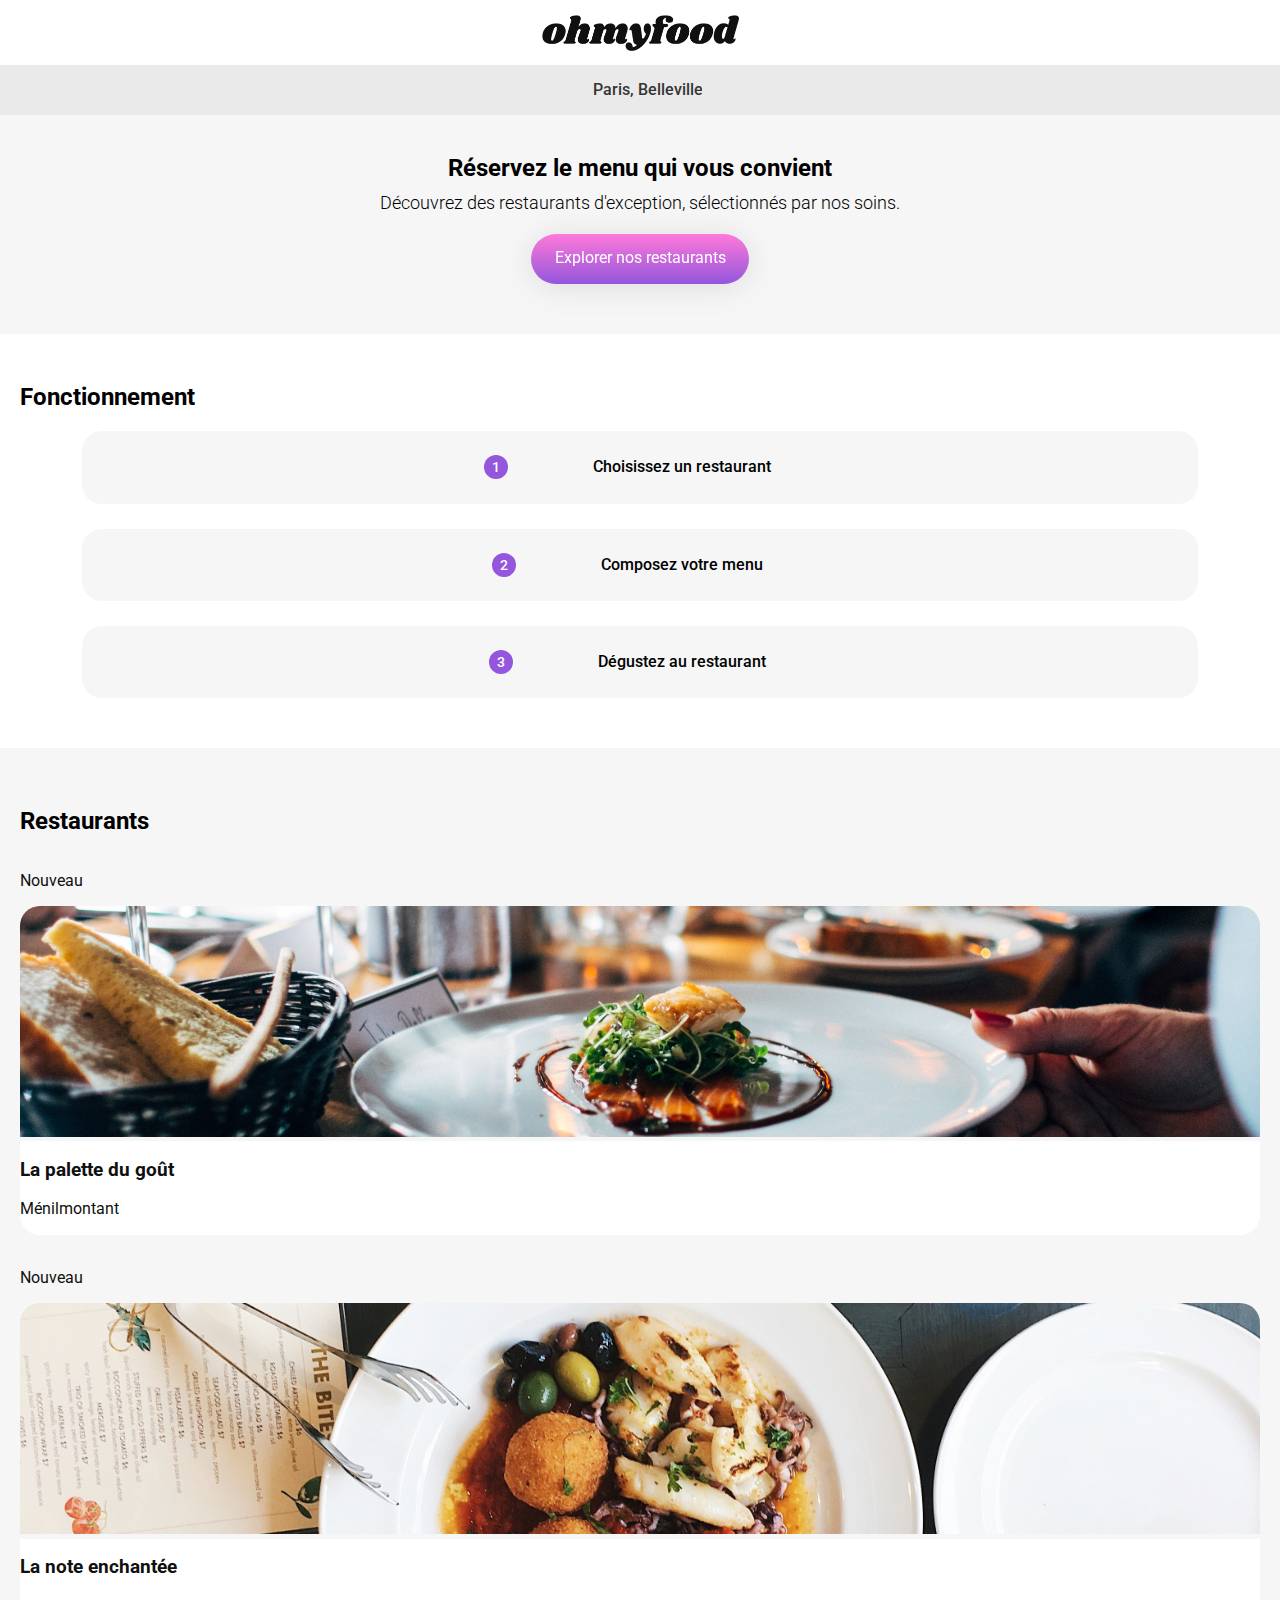
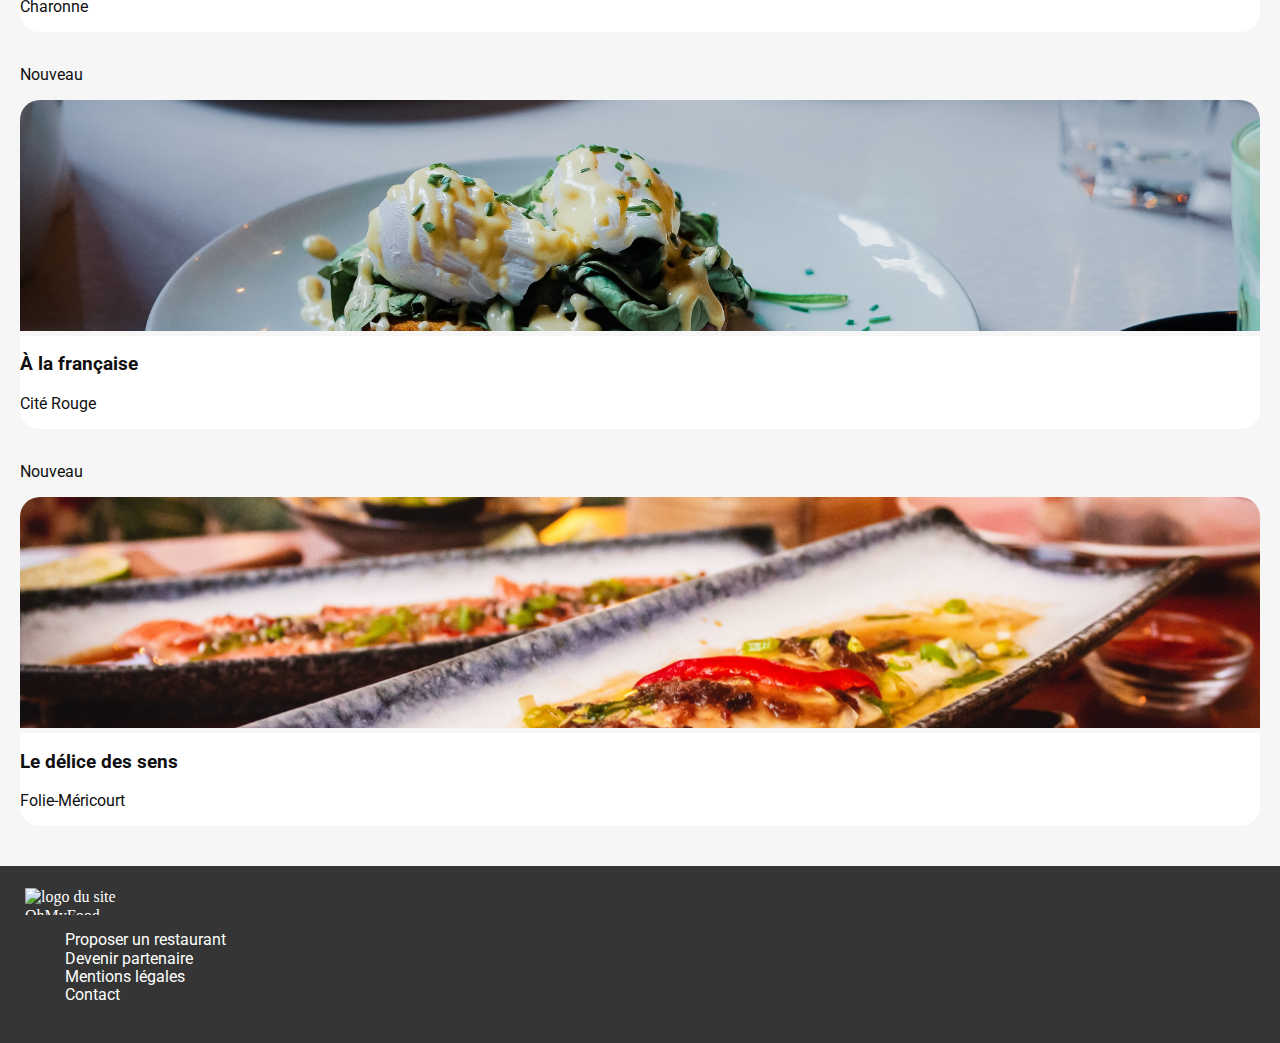
==== index.html @ 0df09e29 "modifié BEM index.html" ====
<!DOCTYPE html>
<html lang="en">
<head>
    <meta charset="UTF-8">
    <meta name="viewport" content="width=device-width, initial-scale=1.0">
    <title>OhMyFood</title>
    <link rel="stylesheet" href="Assets/CSS/style.css">
    <link rel="stylesheet" href="https://cdnjs.cloudflare.com/ajax/libs/font-awesome/6.2.1/css/all.min.css"
        integrity="sha512-MV7K8+y+gLIBoVD59lQIYicR65iaqukzvf/nwasF0nqhPay5w/9lJmVM2hMDcnK1OnMGCdVK+iQrJ7lzPJQd1w=="
        crossorigin="anonymous" referrerpolicy="no-referrer" />
        <link rel="preconnect" href="https://fonts.googleapis.com">
        <link rel="preconnect" href="https://fonts.gstatic.com" crossorigin>
        <link href="https://fonts.googleapis.com/css2?family=Shrikhand&display=swap" rel="stylesheet">
        <link rel="preconnect" href="https://fonts.googleapis.com">
        <link rel="preconnect" href="https://fonts.gstatic.com" crossorigin>
        <link href="https://fonts.googleapis.com/css2?family=Roboto:ital,wght@0,100;0,300;0,400;0,500;0,700;0,900;1,100;1,300;1,400;1,500;1,700;1,900&family=Shrikhand&display=swap" rel="stylesheet">
</head>


<body>
    <div class="main-container">
        <header class="header__container">
            <div class="header__logo">
                <img class="header__logo--img" src="Assets/images/logo/ohmyfood.png" alt="Logo du site OhMyFood">
            </div>
        </header>

        <main>
            <section class="search-bar">
                <div class="search-bar__icon">
                    <i class="fa-solid fa-location-dot"></i>
                </div>
                <form  method="get" action="#">
                    <input class="search-bar__form" type="text" name="search-bar" id="search-bar" value="Paris, Belleville">
                </form>
            </section>

            <section class="reservation">
                <h1 class="reservation__title">
                    Réservez le menu qui vous convient
                </h1>
                <p class="reservation__subtitle">
                    Découvrez des restaurants d'exception, sélectionnés par nos soins.
                </p>
                <button class="reservation__button" type="button">
                    Explorer nos restaurants
                </button>

            </section>

            <section class="fonctionnement">
                <h2 class="fonctionnement__title">
                    Fonctionnement
                </h2>
                <div class="fonctionnement__choice">
                    <div class="fonctionnement__menu">
                        <div class="fonctionnement__menu--nb">1</div>
                        <div class="fonctionnement__menu--icon fonctionnement__menu--icon-grey">
                            <i class="fa-solid fa-mobile-screen-button"></i>
                        </div>
                        <p class="fonctionnement__menu--text">
                            Choisissez un restaurant
                        </p>

                    </div>
                    
                    <div class="fonctionnement__menu">
                        <div class="fonctionnement__menu--nb">2</div>
                        <div class="fonctionnement__menu--icon fonctionnement__menu--icon-grey">
                            <i class="fa-solid fa-list-ul"></i>
                        </div>
                        <p class="fonctionnement__menu--text">
                            Composez votre menu
                        </p>

                    </div>

                    <div class="fonctionnement__menu">
                        <div class="fonctionnement__menu--nb">3</div>
                        <div class="fonctionnement__menu--icon fonctionnement__menu--icon-purple">
                            <i class="fa-solid fa-store"></i>
                        </div>
                        <p class="fonctionnement__menu--text">
                            Dégustez au restaurant
                        </p>

                    </div>
                </div>

            </section>

            <section class="restaurants">
                <h2 class="restaurants__title">
                    Restaurants
                </h2>
                <div class="restaurants__container">
                    <a href="#" class="restaurants__link">
                        <article class="restaurants__link--article">
                            <div class="article-new">
                                <p>Nouveau</p>
                            </div>
                            <img class="article-img" src="Assets/images/restaurants/jay-wennington-N_Y88TWmGwA-unsplash.jpg" alt="image d'un plat">
                            <div class="article__container">
                                <div class="article-content">
                                    <h3 class="article--title">La palette du goût</h3>
                                    <p class="article--txt">Ménilmontant</p>
                                </div>
                                <div class="article-icon">
                                    <i class="fa-regular fa-heart"></i>
                                </div>
                            </div>
                        </article>
                    </a>

                    <a href="#" class="restaurants__link">
                        <article class="restaurants__link--article">
                            <div class="article-new">
                                <p>Nouveau</p>
                            </div>
                            <img class="article-img" src="Assets/images/restaurants/stil-u2Lp8tXIcjw-unsplash.jpg" alt="image d'un plat">
                            <div class="article__container">
                                <div class="article-content">
                                    <h3 class="article--title">La note enchantée</h3>
                                    <p class="article--txt">Charonne</p>
                                </div>
                                <div class="article-icon">
                                    <i class="fa-regular fa-heart"></i>
                                </div>
                            </div>
                        </article>
                    </a>

                    <a href="#" class="restaurants__link">
                        <article class="restaurants__link--article">
                            <div class="article-new hide">
                                <p>Nouveau</p>
                            </div>
                            <img class="article-img" src="Assets/images/restaurants/toa-heftiba-DQKerTsQwi0-unsplash.jpg" alt="image d'un plat">
                            <div class="article__container">
                                <div class="article-content">
                                    <h3 class="article--title">À la française</h3>
                                    <p class="article--txt">Cité Rouge</p>
                                </div>
                                <div class="article-icon">
                                    <i class="fa-regular fa-heart"></i>
                                </div>
                            </div>
                        </article>
                    </a>

                    <a href="#" class="restaurants__link">
                        <article class="restaurants__link--article">
                            <div class="article-new hide">
                                <p>Nouveau</p>
                            </div>
                            <img class="article-img" src="Assets/images/restaurants/louis-hansel-shotsoflouis-qNBGVyOCY8Q-unsplash.jpg" alt="image d'un plat">
                            <div class="article__container">
                                <div class="article-content">
                                    <h3 class="article--title">Le délice des sens</h3>
                                    <p class="article--txt">Folie-Méricourt</p>
                                </div>
                                <div class="article-icon">
                                    <i class="fa-regular fa-heart"></i>
                                </div>
                            </div>
                        </article>
                    </a>
                </div>

            </section>

        </main>

        <footer class="footer">
            <img class="footer__img" src="Assets/images/logo/ohmyfood@2x-copy-WHITE.svg" alt="logo du site OhMyFood">
            <ul class="footer__un">
                <li class="footer__list"> 
                    <div class="footer__list--icon">
                    <i class="fa-solid fa-utensils"></i>
                    </div>
                    Proposer un restaurant
                </li>

                <li class="footer__list">
                    <div class="footer__list--icon">
                    <i class="fa-solid fa-handshake-angle"></i>
                    </div>
                    Devenir partenaire
                </li>
                <li class="footer__list">Mentions légales</li>
                <li class="footer__list">Contact</li>
            </ul>

        </footer>
    </div>
</body>
</html>
---- Assets/CSS/style.css ----
/*! normalize.css v8.0.1 | MIT License | github.com/necolas/normalize.css */
/* Document
   ========================================================================== */
/**
 * 1. Correct the line height in all browsers.
 * 2. Prevent adjustments of font size after orientation changes in iOS.
 */
html {
  line-height: 1.15; /* 1 */
  -webkit-text-size-adjust: 100%; /* 2 */
}

/* Sections
   ========================================================================== */
/**
 * Remove the margin in all browsers.
 */
body {
  margin: 0;
}

/**
 * Render the `main` element consistently in IE.
 */
main {
  display: block;
}

/**
 * Correct the font size and margin on `h1` elements within `section` and
 * `article` contexts in Chrome, Firefox, and Safari.
 */
h1 {
  font-size: 2em;
  margin: 0.67em 0;
}

/* Grouping content
   ========================================================================== */
/**
 * 1. Add the correct box sizing in Firefox.
 * 2. Show the overflow in Edge and IE.
 */
hr {
  box-sizing: content-box; /* 1 */
  height: 0; /* 1 */
  overflow: visible; /* 2 */
}

/**
 * 1. Correct the inheritance and scaling of font size in all browsers.
 * 2. Correct the odd `em` font sizing in all browsers.
 */
pre {
  font-family: monospace, monospace; /* 1 */
  font-size: 1em; /* 2 */
}

/* Text-level semantics
   ========================================================================== */
/**
 * Remove the gray background on active links in IE 10.
 */
a {
  background-color: transparent;
}

/**
 * 1. Remove the bottom border in Chrome 57-
 * 2. Add the correct text decoration in Chrome, Edge, IE, Opera, and Safari.
 */
abbr[title] {
  border-bottom: none; /* 1 */
  text-decoration: underline; /* 2 */
  -webkit-text-decoration: underline dotted;
          text-decoration: underline dotted; /* 2 */
}

/**
 * Add the correct font weight in Chrome, Edge, and Safari.
 */
b,
strong {
  font-weight: bolder;
}

/**
 * 1. Correct the inheritance and scaling of font size in all browsers.
 * 2. Correct the odd `em` font sizing in all browsers.
 */
code,
kbd,
samp {
  font-family: monospace, monospace; /* 1 */
  font-size: 1em; /* 2 */
}

/**
 * Add the correct font size in all browsers.
 */
small {
  font-size: 80%;
}

/**
 * Prevent `sub` and `sup` elements from affecting the line height in
 * all browsers.
 */
sub,
sup {
  font-size: 75%;
  line-height: 0;
  position: relative;
  vertical-align: baseline;
}

sub {
  bottom: -0.25em;
}

sup {
  top: -0.5em;
}

/* Embedded content
   ========================================================================== */
/**
 * Remove the border on images inside links in IE 10.
 */
img {
  border-style: none;
}

/* Forms
   ========================================================================== */
/**
 * 1. Change the font styles in all browsers.
 * 2. Remove the margin in Firefox and Safari.
 */
button,
input,
optgroup,
select,
textarea {
  font-family: inherit; /* 1 */
  font-size: 100%; /* 1 */
  line-height: 1.15; /* 1 */
  margin: 0; /* 2 */
}

/**
 * Show the overflow in IE.
 * 1. Show the overflow in Edge.
 */
button,
input { /* 1 */
  overflow: visible;
}

/**
 * Remove the inheritance of text transform in Edge, Firefox, and IE.
 * 1. Remove the inheritance of text transform in Firefox.
 */
button,
select { /* 1 */
  text-transform: none;
}

/**
 * Correct the inability to style clickable types in iOS and Safari.
 */
button,
[type=button],
[type=reset],
[type=submit] {
  -webkit-appearance: button;
}

/**
 * Remove the inner border and padding in Firefox.
 */
button::-moz-focus-inner,
[type=button]::-moz-focus-inner,
[type=reset]::-moz-focus-inner,
[type=submit]::-moz-focus-inner {
  border-style: none;
  padding: 0;
}

/**
 * Restore the focus styles unset by the previous rule.
 */
button:-moz-focusring,
[type=button]:-moz-focusring,
[type=reset]:-moz-focusring,
[type=submit]:-moz-focusring {
  outline: 1px dotted ButtonText;
}

/**
 * Correct the padding in Firefox.
 */
fieldset {
  padding: 0.35em 0.75em 0.625em;
}

/**
 * 1. Correct the text wrapping in Edge and IE.
 * 2. Correct the color inheritance from `fieldset` elements in IE.
 * 3. Remove the padding so developers are not caught out when they zero out
 *    `fieldset` elements in all browsers.
 */
legend {
  box-sizing: border-box; /* 1 */
  color: inherit; /* 2 */
  display: table; /* 1 */
  max-width: 100%; /* 1 */
  padding: 0; /* 3 */
  white-space: normal; /* 1 */
}

/**
 * Add the correct vertical alignment in Chrome, Firefox, and Opera.
 */
progress {
  vertical-align: baseline;
}

/**
 * Remove the default vertical scrollbar in IE 10+.
 */
textarea {
  overflow: auto;
}

/**
 * 1. Add the correct box sizing in IE 10.
 * 2. Remove the padding in IE 10.
 */
[type=checkbox],
[type=radio] {
  box-sizing: border-box; /* 1 */
  padding: 0; /* 2 */
}

/**
 * Correct the cursor style of increment and decrement buttons in Chrome.
 */
[type=number]::-webkit-inner-spin-button,
[type=number]::-webkit-outer-spin-button {
  height: auto;
}

/**
 * 1. Correct the odd appearance in Chrome and Safari.
 * 2. Correct the outline style in Safari.
 */
[type=search] {
  -webkit-appearance: textfield; /* 1 */
  outline-offset: -2px; /* 2 */
}

/**
 * Remove the inner padding in Chrome and Safari on macOS.
 */
[type=search]::-webkit-search-decoration {
  -webkit-appearance: none;
}

/**
 * 1. Correct the inability to style clickable types in iOS and Safari.
 * 2. Change font properties to `inherit` in Safari.
 */
::-webkit-file-upload-button {
  -webkit-appearance: button; /* 1 */
  font: inherit; /* 2 */
}

/* Interactive
   ========================================================================== */
/*
 * Add the correct display in Edge, IE 10+, and Firefox.
 */
details {
  display: block;
}

/*
 * Add the correct display in all browsers.
 */
summary {
  display: list-item;
}

/* Misc
   ========================================================================== */
/**
 * Add the correct display in IE 10+.
 */
template {
  display: none;
}

/**
 * Add the correct display in IE 10.
 */
[hidden] {
  display: none;
}

/*couleurs du site */
.header__logo {
  text-align: center;
  box-shadow: 0px 2px 4px 0px rgba(0, 0, 0, 0.15);
}
.header__logo--img {
  width: 197px;
  height: 36px;
  padding: 10px;
  margin-top: 5px;
}

.reservation {
  text-align: center;
  font-family: "Roboto", sans-serif;
  background-color: #F6F6F6;
  padding: 20px 0px 50px 0px;
}
.reservation__title {
  font-size: 24px;
  margin: 20px 0px 0px 0px;
}
.reservation__subtitle {
  font-size: 18px;
  font-weight: 300;
  margin: 10px 0px 20px 0px;
}
.reservation__button {
  width: 218px;
  height: 50px;
  border-radius: 25px;
  border: none;
  background: linear-gradient(to bottom, #FF79DA, #9356DC);
  color: #FFFFFF;
  filter: drop-shadow(0px 3px 15px rgba(0, 0, 0, 0.1));
}

.fonctionnement {
  font-family: "Roboto", sans-serif;
  margin: 50px 0px;
  padding: 0px 20px;
}
.fonctionnement__choice {
  display: flex;
  flex-direction: column;
  align-items: center;
  gap: 25px;
}

.fonctionnement__menu {
  display: flex;
  justify-content: center;
  align-items: center;
  width: 90%;
  height: 72.38px;
  background-color: #F6F6F6;
  border-radius: 20px;
  gap: 30px;
}
.fonctionnement__menu--nb {
  background-color: #9356DC;
  color: #FFFFFF;
  width: 24px;
  height: 24px;
  display: flex;
  justify-content: center;
  align-items: center;
  border-radius: 50%;
  font-size: 14.18px;
  font-weight: 500;
  position: relative;
  left: -25px;
}
.fonctionnement__menu--icon-grey {
  color: #7E7E7E;
}
.fonctionnement__menu--icon-purple {
  color: #9356DC;
}
.fonctionnement__menu--text {
  font-weight: 500;
}

.restaurants {
  font-family: "Roboto", sans-serif;
  background-color: #F6F6F6;
  padding: 40px 20px;
}
.restaurants__container {
  display: flex;
  flex-direction: column;
  gap: 18px;
}
.restaurants__link {
  display: flex;
  flex-direction: column;
  gap: 30px;
  text-decoration: none;
  color: #101010;
}

.article-img {
  -o-object-fit: cover;
     object-fit: cover;
  width: 100%;
  height: 231px;
  border-radius: 20px 20px 0px 0px;
}

.article__container {
  background-color: #FFFFFF;
  display: flex;
  justify-content: space-between;
  align-items: center;
  border-radius: 0px 0px 20px 20px;
}

.footer {
  display: flex;
  flex-direction: column;
  background-color: #353535;
  padding: 22px 25px;
}
.footer__list {
  display: flex;
  align-items: center;
  color: #FFFFFF;
  font-family: "Roboto", sans-serif;
}

.footer__img {
  width: 139px;
  height: 27px;
  color: #FFFFFF;
}

.search-bar {
  display: flex;
  justify-content: center;
  align-items: center;
  background-color: #EAEAEA;
  height: 50px;
  gap: 15px;
}
.search-bar__form {
  border: none;
  text-align: center;
  color: #353535;
  width: 109px;
  background-color: #EAEAEA;
  font-family: "Roboto", sans-serif;
  font-weight: 500;
}
.search-bar__icon {
  color: #353535;
}/*# sourceMappingURL=style.css.map */
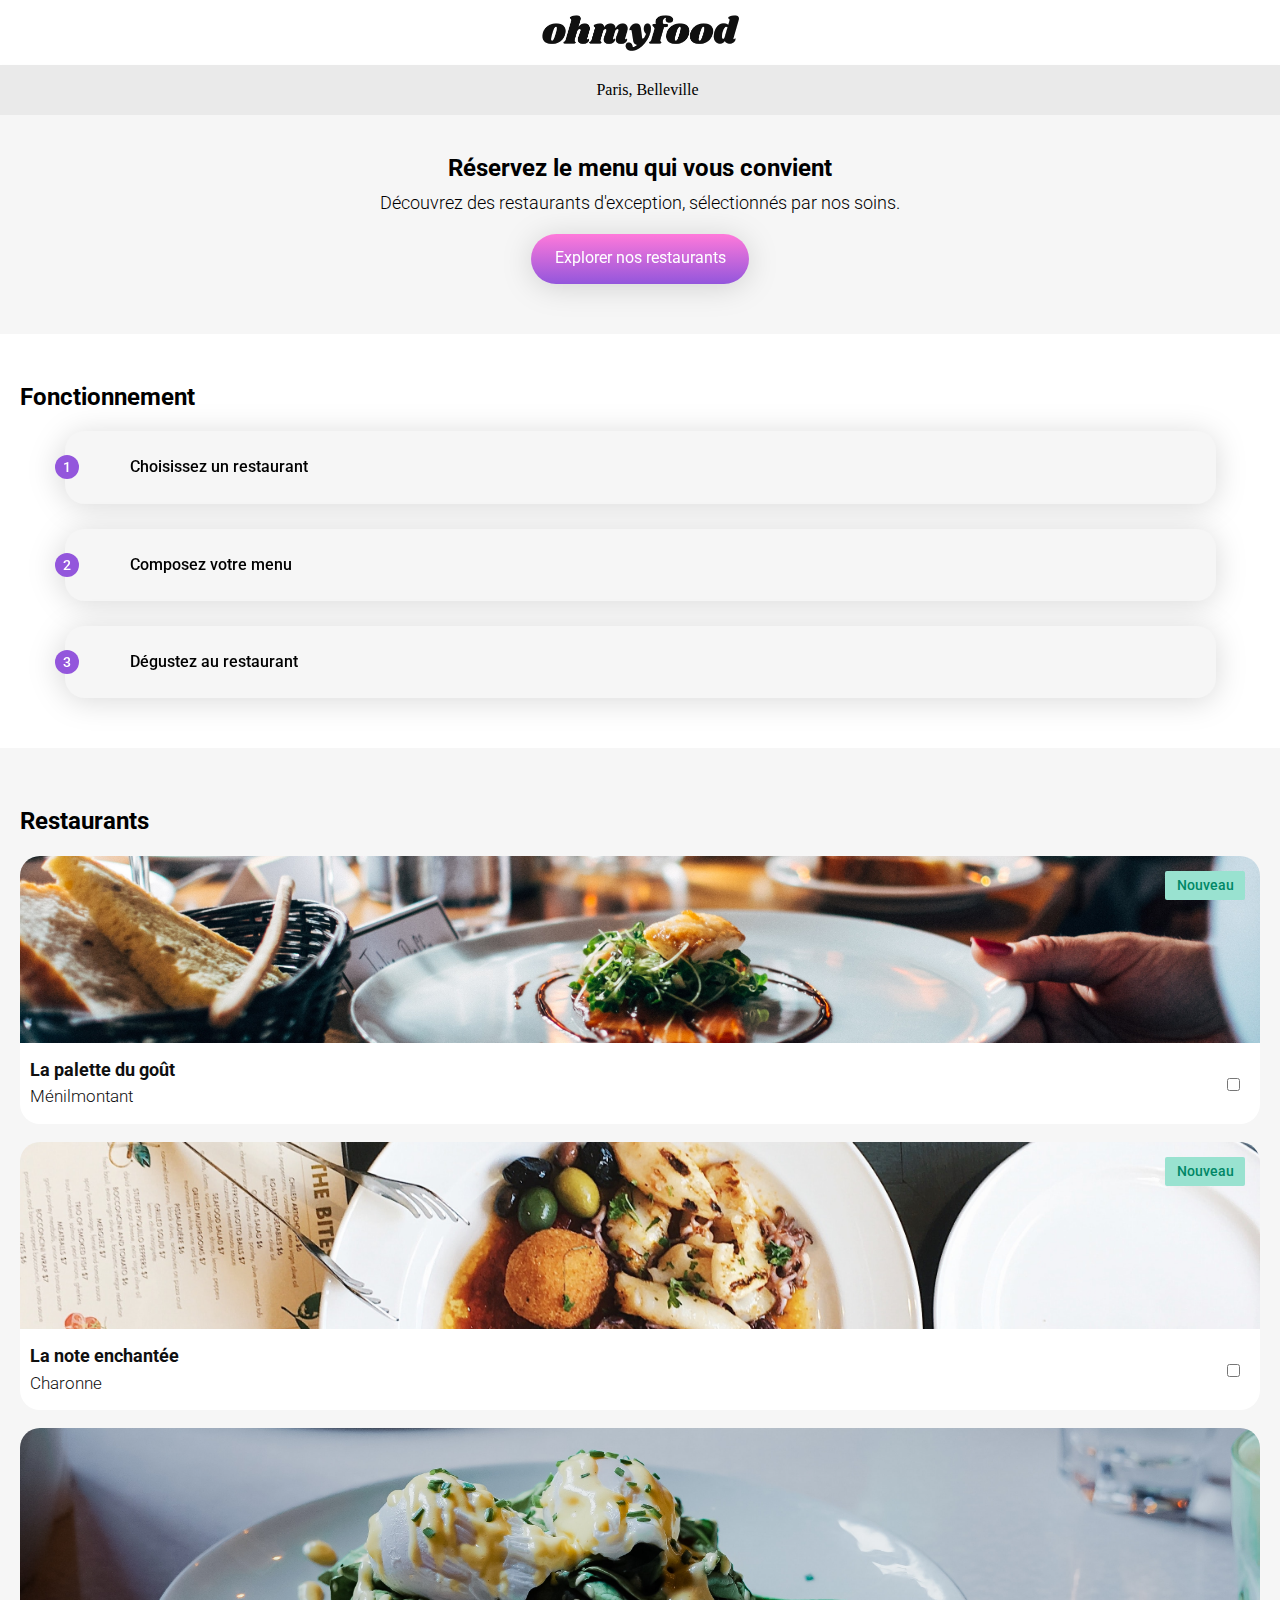
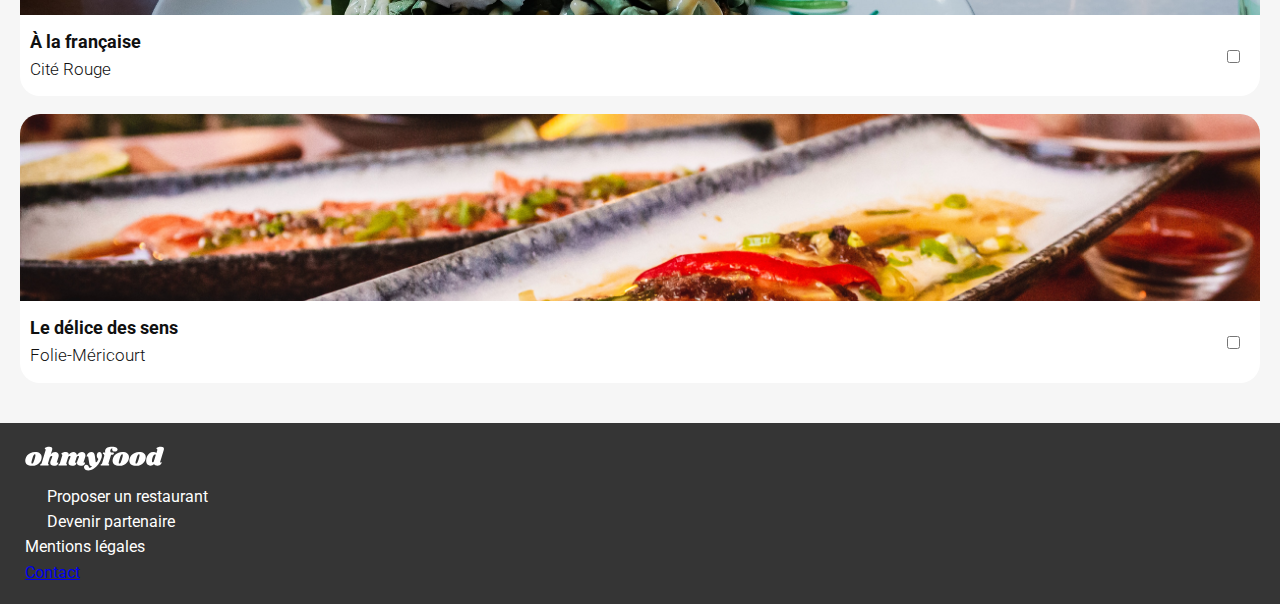
==== commit 49d7dc19: "ajouté mailto à index.html" ====
--- a/index.html
+++ b/index.html
@@ -30,9 +30,7 @@
                 <div class="search-bar__icon">
                     <i class="fa-solid fa-location-dot"></i>
                 </div>
-                <form  method="get" action="#">
-                    <input class="search-bar__form" type="text" name="search-bar" id="search-bar" value="Paris, Belleville">
-                </form>
+                <p class="search-bar__text">Paris, Belleville</p>
             </section>
 
             <section class="reservation">
@@ -55,7 +53,7 @@
                 <div class="fonctionnement__choice">
                     <div class="fonctionnement__menu">
                         <div class="fonctionnement__menu--nb">1</div>
-                        <div class="fonctionnement__menu--icon fonctionnement__menu--icon-grey">
+                        <div class="fonctionnement__menu--icon">
                             <i class="fa-solid fa-mobile-screen-button"></i>
                         </div>
                         <p class="fonctionnement__menu--text">
@@ -66,7 +64,7 @@
                     
                     <div class="fonctionnement__menu">
                         <div class="fonctionnement__menu--nb">2</div>
-                        <div class="fonctionnement__menu--icon fonctionnement__menu--icon-grey">
+                        <div class="fonctionnement__menu--icon">
                             <i class="fa-solid fa-list-ul"></i>
                         </div>
                         <p class="fonctionnement__menu--text">
@@ -77,7 +75,7 @@
 
                     <div class="fonctionnement__menu">
                         <div class="fonctionnement__menu--nb">3</div>
-                        <div class="fonctionnement__menu--icon fonctionnement__menu--icon-purple">
+                        <div class="fonctionnement__menu--icon">
                             <i class="fa-solid fa-store"></i>
                         </div>
                         <p class="fonctionnement__menu--text">
@@ -94,7 +92,7 @@
                     Restaurants
                 </h2>
                 <div class="restaurants__container">
-                    <a href="#" class="restaurants__link">
+                    <a href="menu-1.html" class="restaurants__link">
                         <article class="restaurants__link--article">
                             <div class="article-new">
                                 <p>Nouveau</p>
@@ -105,9 +103,11 @@
                                     <h3 class="article--title">La palette du goût</h3>
                                     <p class="article--txt">Ménilmontant</p>
                                 </div>
-                                <div class="article-icon">
-                                    <i class="fa-regular fa-heart"></i>
-                                </div>
+                                <label class="article-icon">
+                                    <input type="checkbox">
+                                    <i class="fa-regular fa-heart"></i>
+                                </label>
+                                
                             </div>
                         </article>
                     </a>
@@ -123,9 +123,10 @@
                                     <h3 class="article--title">La note enchantée</h3>
                                     <p class="article--txt">Charonne</p>
                                 </div>
-                                <div class="article-icon">
-                                    <i class="fa-regular fa-heart"></i>
-                                </div>
+                                <label class="article-icon">
+                                    <input type="checkbox">
+                                    <i class="fa-regular fa-heart"></i>
+                                </label>
                             </div>
                         </article>
                     </a>
@@ -141,9 +142,10 @@
                                     <h3 class="article--title">À la française</h3>
                                     <p class="article--txt">Cité Rouge</p>
                                 </div>
-                                <div class="article-icon">
-                                    <i class="fa-regular fa-heart"></i>
-                                </div>
+                                <label class="article-icon">
+                                    <input type="checkbox">
+                                    <i class="fa-regular fa-heart"></i>
+                                </label>
                             </div>
                         </article>
                     </a>
@@ -159,9 +161,10 @@
                                     <h3 class="article--title">Le délice des sens</h3>
                                     <p class="article--txt">Folie-Méricourt</p>
                                 </div>
-                                <div class="article-icon">
-                                    <i class="fa-regular fa-heart"></i>
-                                </div>
+                                <label class="article-icon">
+                                    <input type="checkbox">
+                                    <i class="fa-regular fa-heart"></i>
+                                </label>
                             </div>
                         </article>
                     </a>
@@ -188,7 +191,7 @@
                     Devenir partenaire
                 </li>
                 <li class="footer__list">Mentions légales</li>
-                <li class="footer__list">Contact</li>
+                <li class="footer__list"><a class="contact" href="mailto:contact@ohmyfood.com">Contact</a></li>
             </ul>
 
         </footer>
--- a/Assets/CSS/style.css
+++ b/Assets/CSS/style.css
@@ -309,9 +309,12 @@
 }
 
 /*couleurs du site */
+.header__container {
+  box-shadow: 0px 2px 4px 0px rgba(0, 0, 0, 0.15);
+}
+
 .header__logo {
   text-align: center;
-  box-shadow: 0px 2px 4px 0px rgba(0, 0, 0, 0.15);
 }
 .header__logo--img {
   width: 197px;
@@ -321,10 +324,13 @@
 }
 
 .reservation {
+  display: flex;
+  flex-direction: column;
+  align-items: center;
   text-align: center;
   font-family: "Roboto", sans-serif;
   background-color: #F6F6F6;
-  padding: 20px 0px 50px 0px;
+  padding: 20px 15px 50px 15px;
 }
 .reservation__title {
   font-size: 24px;
@@ -342,7 +348,10 @@
   border: none;
   background: linear-gradient(to bottom, #FF79DA, #9356DC);
   color: #FFFFFF;
-  filter: drop-shadow(0px 3px 15px rgba(0, 0, 0, 0.1));
+  filter: drop-shadow(0px 3px 15px rgba(0, 0, 0, 0.15));
+}
+.reservation__button:hover {
+  filter: brightness(110%);
 }
 
 .fonctionnement {
@@ -359,13 +368,15 @@
 
 .fonctionnement__menu {
   display: flex;
-  justify-content: center;
-  align-items: center;
+  padding-left: 35px;
+  align-items: center;
+  position: relative;
   width: 90%;
   height: 72.38px;
   background-color: #F6F6F6;
   border-radius: 20px;
   gap: 30px;
+  filter: drop-shadow(0px 3px 15px rgba(0, 0, 0, 0.15));
 }
 .fonctionnement__menu--nb {
   background-color: #9356DC;
@@ -378,8 +389,8 @@
   border-radius: 50%;
   font-size: 14.18px;
   font-weight: 500;
-  position: relative;
-  left: -25px;
+  position: absolute;
+  left: -10px;
 }
 .fonctionnement__menu--icon-grey {
   color: #7E7E7E;
@@ -402,18 +413,40 @@
   gap: 18px;
 }
 .restaurants__link {
-  display: flex;
-  flex-direction: column;
-  gap: 30px;
   text-decoration: none;
   color: #101010;
+  position: relative;
+}
+.restaurants__link--article {
+  display: flex;
+  flex-direction: column;
+}
+
+.article-new {
+  position: absolute;
+  display: flex;
+  justify-content: center;
+  align-items: center;
+  background-color: #99E2D0;
+  color: #008766;
+  border-radius: 2px;
+  width: 80px;
+  height: 29px;
+  top: 15px;
+  right: 15px;
+  font-size: 14px;
+  font-weight: 500;
+}
+
+.hide {
+  display: none;
 }
 
 .article-img {
   -o-object-fit: cover;
      object-fit: cover;
   width: 100%;
-  height: 231px;
+  height: 187px;
   border-radius: 20px 20px 0px 0px;
 }
 
@@ -423,19 +456,57 @@
   justify-content: space-between;
   align-items: center;
   border-radius: 0px 0px 20px 20px;
+  padding: 10px;
+}
+
+.article--txt {
+  font-size: 17px;
+  font-weight: 300;
+  margin: 7px 0px;
+}
+
+.article--title {
+  margin: 7px 0px;
+  font-size: 18px;
+}
+
+.article-icon {
+  font-size: 22px;
+  margin-right: 10px;
+  transition: all 100ms;
+}
+
+.article-icon:active {
+  background-color: linear-gradient(to bottom, #FF79DA, #9356DC);
+  background-clip: border-box;
 }
 
 .footer {
   display: flex;
   flex-direction: column;
+  gap: 16px;
   background-color: #353535;
   padding: 22px 25px;
 }
 .footer__list {
   display: flex;
   align-items: center;
+  gap: 11px;
   color: #FFFFFF;
   font-family: "Roboto", sans-serif;
+  font-weight: 400;
+}
+.footer__list--icon {
+  font-size: 14px;
+  width: 11px;
+  height: 13px;
+}
+.footer__un {
+  padding: 0;
+  margin: 0;
+  display: flex;
+  flex-direction: column;
+  gap: 7px;
 }
 
 .footer__img {
@@ -451,6 +522,7 @@
   background-color: #EAEAEA;
   height: 50px;
   gap: 15px;
+  box-shadow: 0px 4px 4px 0px rgba(0, 0, 0, 0.251);
 }
 .search-bar__form {
   border: none;
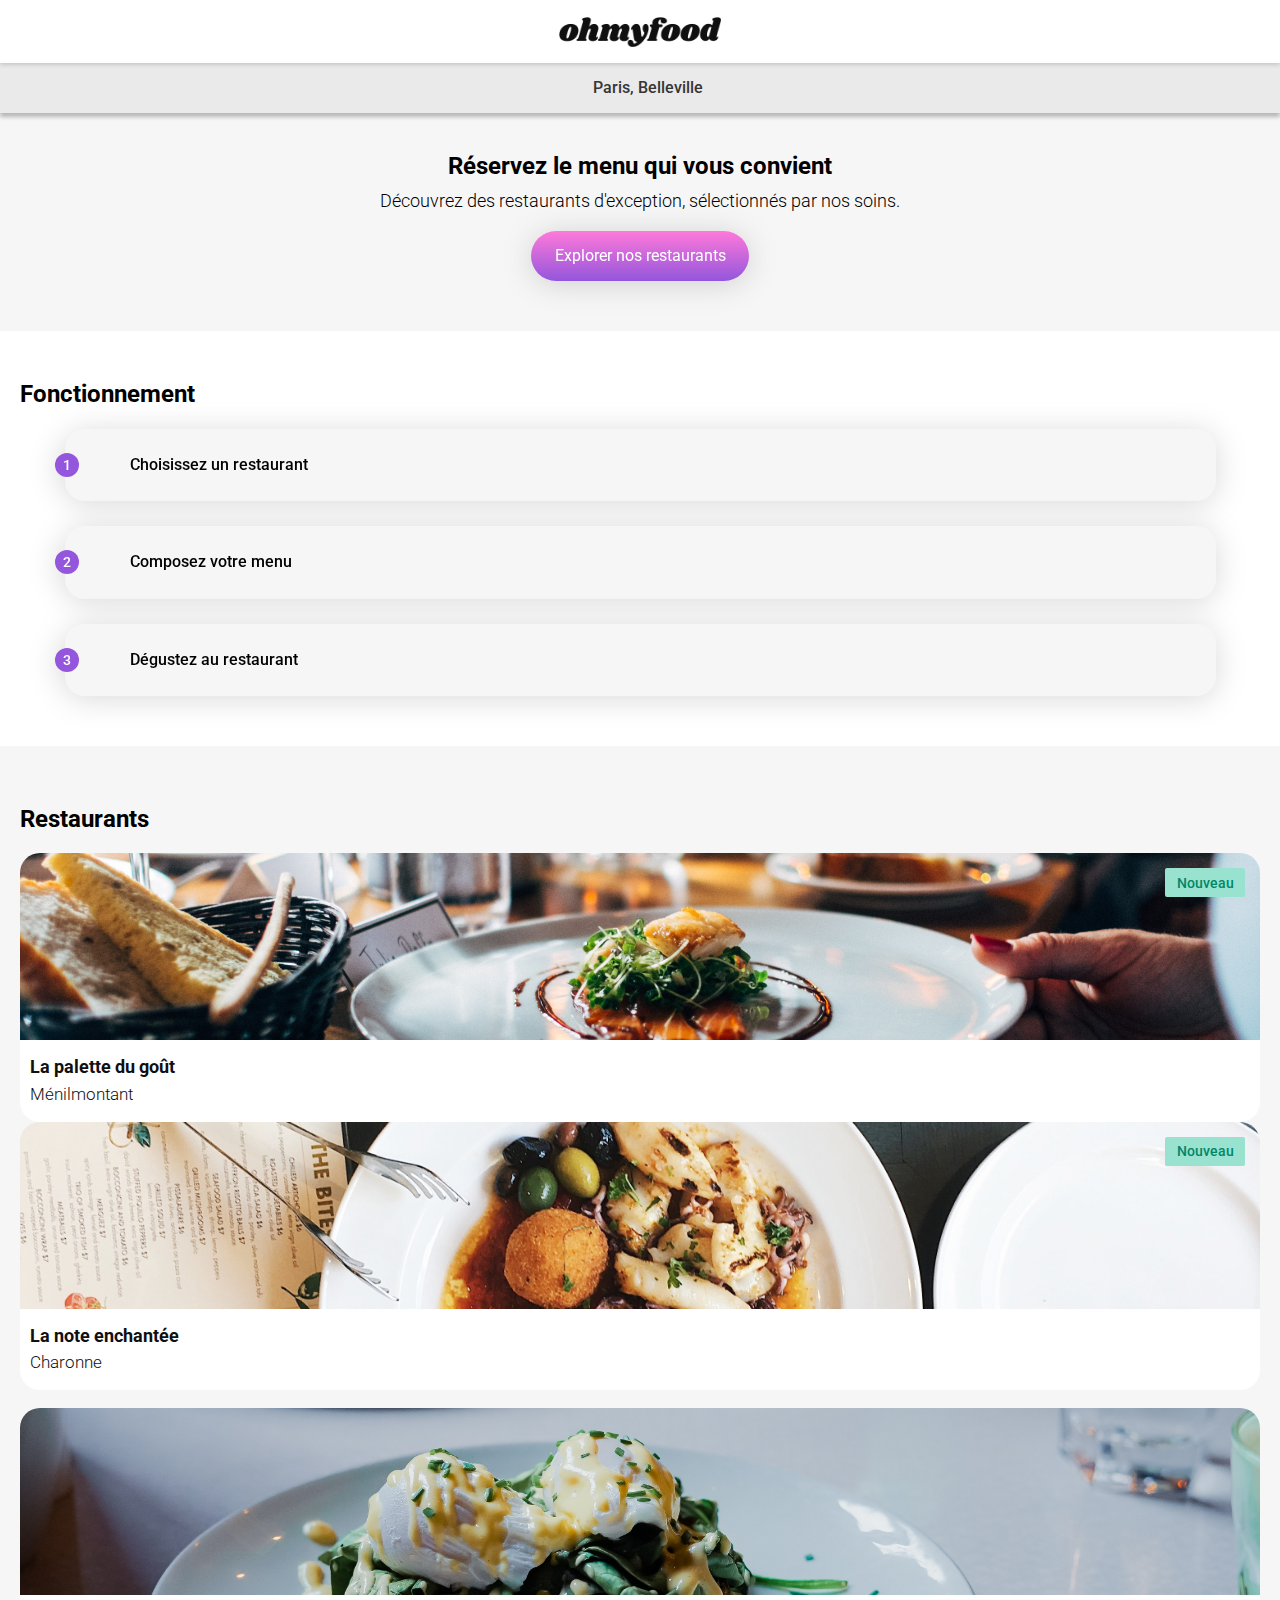
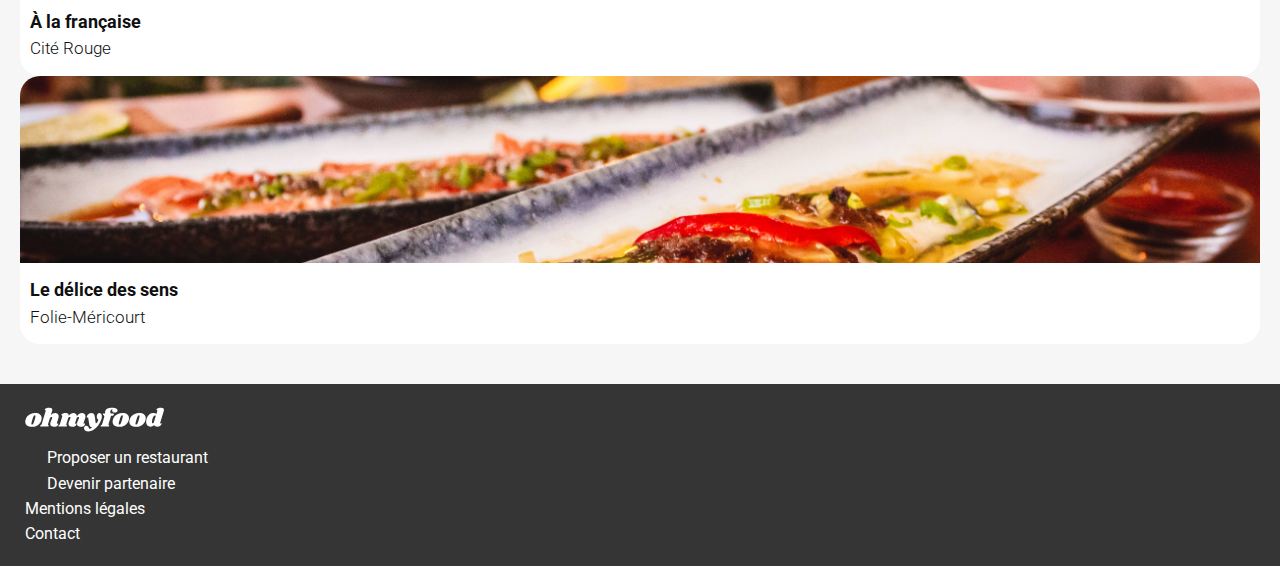
==== commit dac3930c: "ajout des classes row pour desktop" ====
--- a/index.html
+++ b/index.html
@@ -92,82 +92,87 @@
                     Restaurants
                 </h2>
                 <div class="restaurants__container">
-                    <a href="menu-1.html" class="restaurants__link">
-                        <article class="restaurants__link--article">
-                            <div class="article-new">
-                                <p>Nouveau</p>
-                            </div>
-                            <img class="article-img" src="Assets/images/restaurants/jay-wennington-N_Y88TWmGwA-unsplash.jpg" alt="image d'un plat">
-                            <div class="article__container">
-                                <div class="article-content">
-                                    <h3 class="article--title">La palette du goût</h3>
-                                    <p class="article--txt">Ménilmontant</p>
-                                </div>
-                                <label class="article-icon">
-                                    <input type="checkbox">
-                                    <i class="fa-regular fa-heart"></i>
-                                </label>
-                                
-                            </div>
-                        </article>
-                    </a>
-
-                    <a href="#" class="restaurants__link">
-                        <article class="restaurants__link--article">
-                            <div class="article-new">
-                                <p>Nouveau</p>
-                            </div>
-                            <img class="article-img" src="Assets/images/restaurants/stil-u2Lp8tXIcjw-unsplash.jpg" alt="image d'un plat">
-                            <div class="article__container">
-                                <div class="article-content">
-                                    <h3 class="article--title">La note enchantée</h3>
-                                    <p class="article--txt">Charonne</p>
-                                </div>
-                                <label class="article-icon">
-                                    <input type="checkbox">
-                                    <i class="fa-regular fa-heart"></i>
-                                </label>
-                            </div>
-                        </article>
-                    </a>
-
-                    <a href="#" class="restaurants__link">
-                        <article class="restaurants__link--article">
-                            <div class="article-new hide">
-                                <p>Nouveau</p>
-                            </div>
-                            <img class="article-img" src="Assets/images/restaurants/toa-heftiba-DQKerTsQwi0-unsplash.jpg" alt="image d'un plat">
-                            <div class="article__container">
-                                <div class="article-content">
-                                    <h3 class="article--title">À la française</h3>
-                                    <p class="article--txt">Cité Rouge</p>
-                                </div>
-                                <label class="article-icon">
-                                    <input type="checkbox">
-                                    <i class="fa-regular fa-heart"></i>
-                                </label>
-                            </div>
-                        </article>
-                    </a>
-
-                    <a href="#" class="restaurants__link">
-                        <article class="restaurants__link--article">
-                            <div class="article-new hide">
-                                <p>Nouveau</p>
-                            </div>
-                            <img class="article-img" src="Assets/images/restaurants/louis-hansel-shotsoflouis-qNBGVyOCY8Q-unsplash.jpg" alt="image d'un plat">
-                            <div class="article__container">
-                                <div class="article-content">
-                                    <h3 class="article--title">Le délice des sens</h3>
-                                    <p class="article--txt">Folie-Méricourt</p>
-                                </div>
-                                <label class="article-icon">
-                                    <input type="checkbox">
-                                    <i class="fa-regular fa-heart"></i>
-                                </label>
-                            </div>
-                        </article>
-                    </a>
+                    <div class="row1">
+                        <a href="restaurants/menu-1.html" class="restaurants__link">
+                            <article class="restaurants__link--article">
+                                <div class="article-new">
+                                    <p>Nouveau</p>
+                                </div>
+                                <img class="article-img" src="Assets/images/restaurants/jay-wennington-N_Y88TWmGwA-unsplash.jpg" alt="image d'un plat">
+                                <div class="article__container">
+                                    <div class="article-content">
+                                        <h3 class="article--title">La palette du goût</h3>
+                                        <p class="article--txt">Ménilmontant</p>
+                                    </div>
+                                    <label class="article-icon">
+                                        <input type="checkbox">
+                                        <i class="fa-regular fa-heart"></i>
+                                    </label>
+                                    
+                                </div>
+                            </article>
+                        </a>
+
+                        <a href="restaurants/menu-2.html" class="restaurants__link">
+                            <article class="restaurants__link--article">
+                                <div class="article-new">
+                                    <p>Nouveau</p>
+                                </div>
+                                <img class="article-img" src="Assets/images/restaurants/stil-u2Lp8tXIcjw-unsplash.jpg" alt="image d'un plat">
+                                <div class="article__container">
+                                    <div class="article-content">
+                                        <h3 class="article--title">La note enchantée</h3>
+                                        <p class="article--txt">Charonne</p>
+                                    </div>
+                                    <label class="article-icon">
+                                        <input type="checkbox">
+                                        <i class="fa-regular fa-heart"></i>
+                                    </label>
+                                </div>
+                            </article>
+                        </a>
+
+                    </div>
+
+                    <div class="row2">
+                        <a href="restaurants/menu-3.html" class="restaurants__link">
+                            <article class="restaurants__link--article">
+                                <div class="article-new hide">
+                                    <p>Nouveau</p>
+                                </div>
+                                <img class="article-img" src="Assets/images/restaurants/toa-heftiba-DQKerTsQwi0-unsplash.jpg" alt="image d'un plat">
+                                <div class="article__container">
+                                    <div class="article-content">
+                                        <h3 class="article--title">À la française</h3>
+                                        <p class="article--txt">Cité Rouge</p>
+                                    </div>
+                                    <label class="article-icon">
+                                        <input type="checkbox">
+                                        <i class="fa-regular fa-heart"></i>
+                                    </label>
+                                </div>
+                            </article>
+                        </a>
+
+                        <a href="restaurants/menu-4.html" class="restaurants__link">
+                            <article class="restaurants__link--article">
+                                <div class="article-new hide">
+                                    <p>Nouveau</p>
+                                </div>
+                                <img class="article-img" src="Assets/images/restaurants/louis-hansel-shotsoflouis-qNBGVyOCY8Q-unsplash.jpg" alt="image d'un plat">
+                                <div class="article__container">
+                                    <div class="article-content">
+                                        <h3 class="article--title">Le délice des sens</h3>
+                                        <p class="article--txt">Folie-Méricourt</p>
+                                    </div>
+                                    <label class="article-icon">
+                                        <input type="checkbox">
+                                        <i class="fa-regular fa-heart"></i>
+                                    </label>
+                                </div>
+                            </article>
+                        </a>
+                    </div>
                 </div>
 
             </section>
--- a/Assets/CSS/style.css
+++ b/Assets/CSS/style.css
@@ -311,14 +311,18 @@
 /*couleurs du site */
 .header__container {
   box-shadow: 0px 2px 4px 0px rgba(0, 0, 0, 0.15);
+  position: relative;
+  width: 100%;
+  height: 63px;
+  z-index: 1;
 }
 
 .header__logo {
   text-align: center;
 }
 .header__logo--img {
-  width: 197px;
-  height: 36px;
+  width: 162px;
+  height: 30px;
   padding: 10px;
   margin-top: 5px;
 }
@@ -392,10 +396,10 @@
   position: absolute;
   left: -10px;
 }
-.fonctionnement__menu--icon-grey {
+.fonctionnement__menu--icon {
   color: #7E7E7E;
 }
-.fonctionnement__menu--icon-purple {
+.fonctionnement__menu--icon:hover {
   color: #9356DC;
 }
 .fonctionnement__menu--text {
@@ -470,15 +474,27 @@
   font-size: 18px;
 }
 
+input[type=checkbox] {
+  display: none;
+}
+
 .article-icon {
+  position: absolute;
+  right: 25px;
   font-size: 22px;
-  margin-right: 10px;
-  transition: all 100ms;
-}
-
-.article-icon:active {
-  background-color: linear-gradient(to bottom, #FF79DA, #9356DC);
-  background-clip: border-box;
+}
+
+.fa-heart, input {
+  cursor: pointer;
+  position: absolute;
+  right: 5px;
+}
+
+:checked + .fa-heart {
+  font-weight: bold;
+  background: -webkit-linear-gradient(#9356DC, #FF79DA);
+  -webkit-background-clip: text;
+  -webkit-text-fill-color: transparent;
 }
 
 .footer {
@@ -515,6 +531,11 @@
   color: #FFFFFF;
 }
 
+.contact {
+  color: #FFFFFF;
+  text-decoration: none;
+}
+
 .search-bar {
   display: flex;
   justify-content: center;
@@ -523,16 +544,76 @@
   height: 50px;
   gap: 15px;
   box-shadow: 0px 4px 4px 0px rgba(0, 0, 0, 0.251);
-}
-.search-bar__form {
-  border: none;
+  position: relative;
+}
+.search-bar__text {
   text-align: center;
   color: #353535;
-  width: 109px;
   background-color: #EAEAEA;
   font-family: "Roboto", sans-serif;
   font-weight: 500;
 }
 .search-bar__icon {
   color: #353535;
+}
+
+.header__container {
+  display: flex;
+  justify-content: center;
+  align-items: center;
+  position: relative;
+  width: 100%;
+  height: 63px;
+}
+.header__container__logo {
+  text-align: center;
+}
+.header__container__logo--img {
+  width: 162px;
+  height: 30px;
+  padding: 10px;
+  margin-top: 5px;
+}
+
+.header__arrow {
+  position: absolute;
+  left: 17px;
+  color: #353535;
+  font-size: 16px;
+}
+
+.banner__img {
+  width: 100%;
+  height: 275px;
+  position: relative;
+}
+
+.menu-container {
+  background-color: #F6F6F6;
+  border-radius: 40px 40px 0px 0px;
+  top: -45px;
+  position: relative;
+}
+
+.menu__title {
+  display: flex;
+  align-items: center;
+  margin-left: 20px;
+  padding-top: 20px;
+}
+.menu__title--header {
+  font-family: "Shrikhand", sans-serif;
+  font-weight: 400;
+  font-size: 28px;
+}
+
+.menu__button {
+  text-align: center;
+  width: 186px;
+  height: 50px;
+  border-radius: 25px;
+  border: none;
+  background: linear-gradient(to bottom, #FF79DA, #9356DC);
+  color: #FFFFFF;
+  filter: drop-shadow(0px 3px 15px rgba(0, 0, 0, 0.15));
 }/*# sourceMappingURL=style.css.map */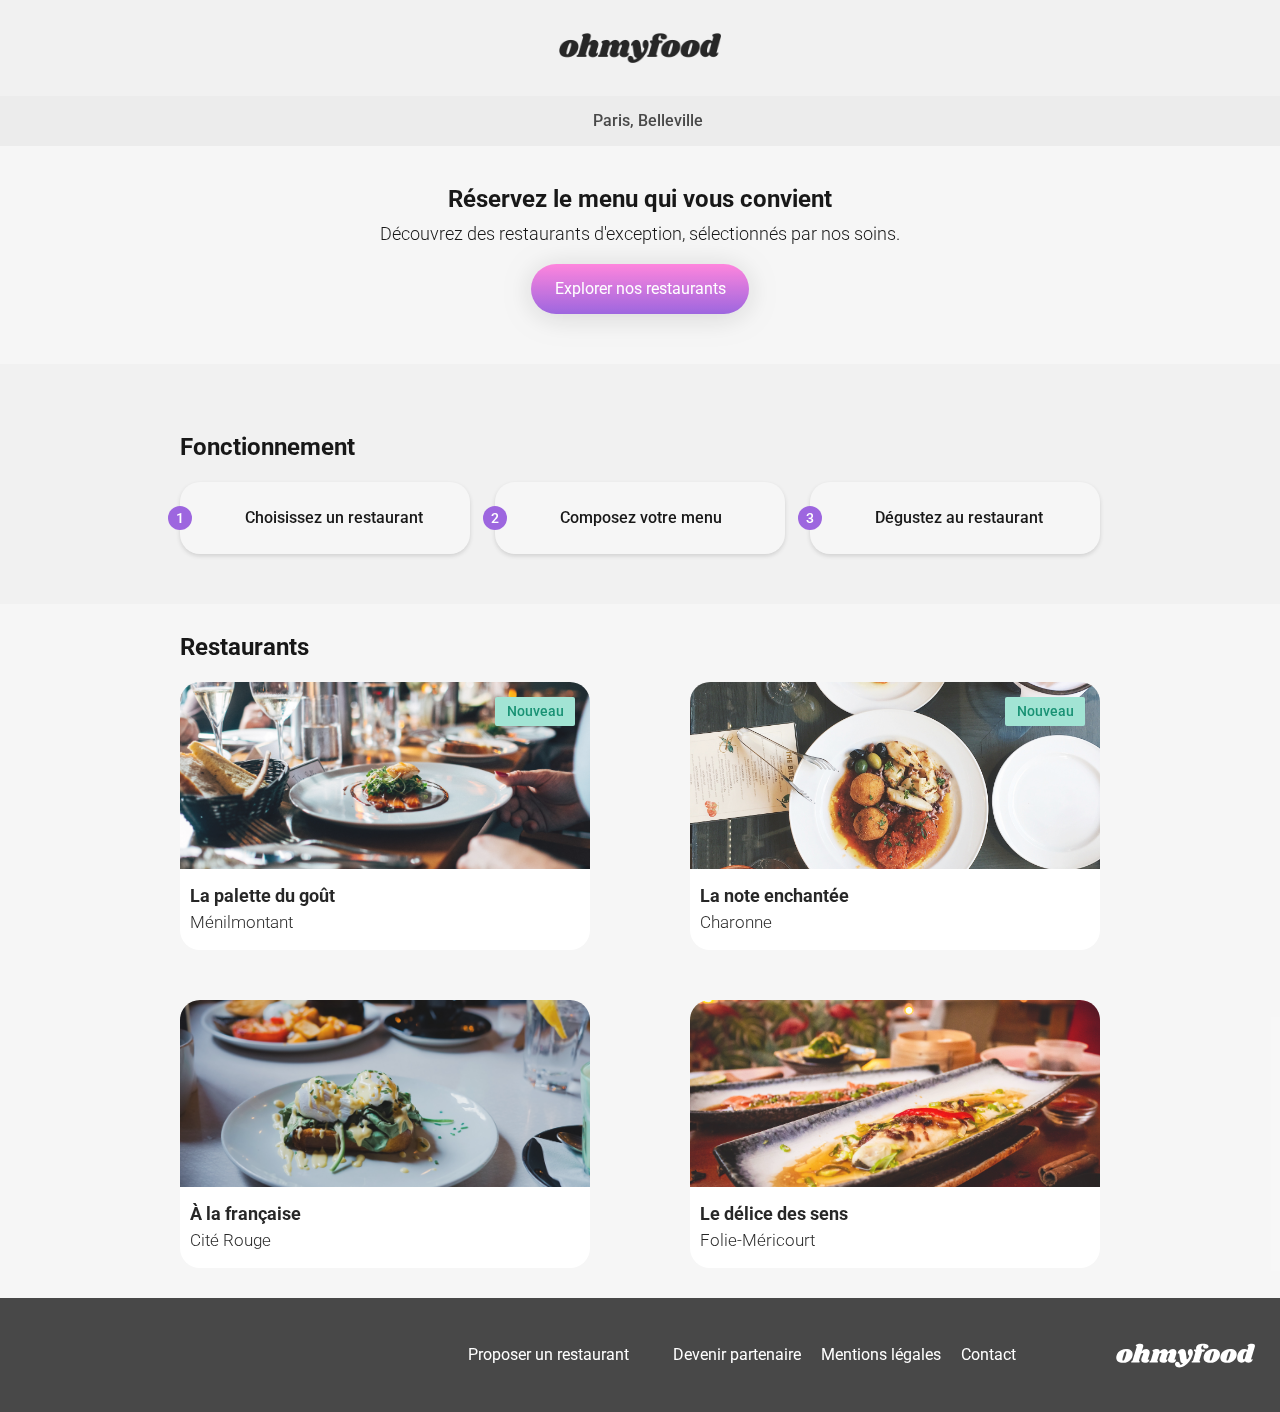
==== commit a077aa96: "essai d'intégrer le loader" ====
--- a/index.html
+++ b/index.html
@@ -18,7 +18,15 @@
 
 
 <body>
+    
+
+
     <div class="main-container">
+        <!-- <div class="loader">
+            <div class="circle"></div>
+            <div class="circle"></div>
+            <div class="circle"></div>
+        </div> -->
         <header class="header__container">
             <div class="header__logo">
                 <img class="header__logo--img" src="Assets/images/logo/ohmyfood.png" alt="Logo du site OhMyFood">
--- a/Assets/CSS/style.css
+++ b/Assets/CSS/style.css
@@ -327,6 +327,13 @@
   margin-top: 5px;
 }
 
+/****** Media queries ***********/
+/* Medium devices (tablets, less/equal than 1024px) */
+@media (min-width: 767.98px) {
+  .header__container {
+    box-shadow: none;
+  }
+}
 .reservation {
   display: flex;
   flex-direction: column;
@@ -355,7 +362,7 @@
   filter: drop-shadow(0px 3px 15px rgba(0, 0, 0, 0.15));
 }
 .reservation__button:hover {
-  filter: brightness(110%);
+  filter: brightness(115%);
 }
 
 .fonctionnement {
@@ -380,7 +387,7 @@
   background-color: #F6F6F6;
   border-radius: 20px;
   gap: 30px;
-  filter: drop-shadow(0px 3px 15px rgba(0, 0, 0, 0.15));
+  box-shadow: 0px 2px 4px 0px rgba(0, 0, 0, 0.15);
 }
 .fonctionnement__menu--nb {
   background-color: #9356DC;
@@ -394,7 +401,7 @@
   font-size: 14.18px;
   font-weight: 500;
   position: absolute;
-  left: -10px;
+  left: -12px;
 }
 .fonctionnement__menu--icon {
   color: #7E7E7E;
@@ -406,6 +413,17 @@
   font-weight: 500;
 }
 
+/****** Media queries ***********/
+/* Larger devices (desktops and laptops, less than 1024px) */
+@media (min-width: 1200px) {
+  .fonctionnement__choice {
+    flex-direction: row;
+  }
+  .fonctionnement {
+    padding: 50px 180px 50px 180px;
+    margin: 0;
+  }
+}
 .restaurants {
   font-family: "Roboto", sans-serif;
   background-color: #F6F6F6;
@@ -474,20 +492,17 @@
   font-size: 18px;
 }
 
+/* Checkbox du coeur */
 input[type=checkbox] {
   display: none;
 }
 
 .article-icon {
-  position: absolute;
-  right: 25px;
-  font-size: 22px;
+  font-size: 26px;
 }
 
 .fa-heart, input {
   cursor: pointer;
-  position: absolute;
-  right: 5px;
 }
 
 :checked + .fa-heart {
@@ -495,8 +510,58 @@
   background: -webkit-linear-gradient(#9356DC, #FF79DA);
   -webkit-background-clip: text;
   -webkit-text-fill-color: transparent;
-}
-
+  animation: fadeIn 0.75s ease forwards; /* Animation d'apparition progressive */
+}
+
+/* Animation d'apparition */
+@keyframes fadeIn {
+  0% {
+    opacity: 0;
+  }
+  50% {
+    opacity: 0.35;
+  }
+  100% {
+    opacity: 1;
+  }
+}
+/****** Media queries ***********/
+/* Medium devices (tablets, less/equal than 1024px) */
+@media (min-width: 767.98px) {
+  .row1 {
+    display: flex;
+    flex-direction: row;
+    gap: 50px;
+  }
+  .row2 {
+    display: flex;
+    gap: 50px;
+  }
+  .restaurants__link {
+    flex: 1;
+  }
+  .restaurants__container {
+    gap: 50px;
+  }
+  .restaurants {
+    padding: 40px;
+  }
+}
+/* Larger devices (desktops and laptops, less than 1024px) */
+@media (min-width: 1024px) {
+  .row1 {
+    gap: 100px;
+  }
+  .row2 {
+    gap: 100px;
+  }
+  .restaurants {
+    padding: 30px 180px 30px 180px;
+  }
+  .restaurants__title {
+    margin-top: 0;
+  }
+}
 .footer {
   display: flex;
   flex-direction: column;
@@ -506,16 +571,17 @@
 }
 .footer__list {
   display: flex;
-  align-items: center;
-  gap: 11px;
+  gap: 13px;
   color: #FFFFFF;
   font-family: "Roboto", sans-serif;
   font-weight: 400;
 }
 .footer__list--icon {
-  font-size: 14px;
   width: 11px;
   height: 13px;
+}
+.footer__list--icon i {
+  font-size: 16px;
 }
 .footer__un {
   padding: 0;
@@ -536,6 +602,21 @@
   text-decoration: none;
 }
 
+/****** Media queries ***********/
+/* Larger devices (desktops and laptops, less than 1024px) */
+@media (min-width: 1024px) {
+  .footer {
+    flex-direction: row-reverse;
+    align-items: center;
+    gap: 100px;
+    height: 114px;
+    padding: 0px 25px;
+  }
+  .footer__un {
+    flex-direction: row;
+    gap: 20px;
+  }
+}
 .search-bar {
   display: flex;
   justify-content: center;
@@ -557,6 +638,13 @@
   color: #353535;
 }
 
+/****** Media queries ***********/
+/* Medium devices (tablets, less/equal than 1024px) */
+@media (min-width: 767.98px) {
+  .search-bar {
+    box-shadow: none;
+  }
+}
 .header__container {
   display: flex;
   justify-content: center;
@@ -579,32 +667,57 @@
   position: absolute;
   left: 17px;
   color: #353535;
-  font-size: 16px;
-}
-
+  font-size: 20px;
+}
+
+/* Larger devices (desktops and laptops, less than 1024px) */
+@media (min-width: 1024px) {
+  .header__container {
+    height: 96px;
+  }
+}
 .banner__img {
   width: 100%;
   height: 275px;
   position: relative;
-}
-
+  -o-object-fit: cover;
+     object-fit: cover;
+}
+
+/* Larger devices (desktops and laptops, less than 1024px) */
+@media (min-width: 1024px) {
+  .banner__img {
+    height: 383px;
+  }
+}
 .menu-container {
   background-color: #F6F6F6;
   border-radius: 40px 40px 0px 0px;
-  top: -45px;
+  margin-top: -45px;
   position: relative;
+  padding: 40px 15px 40px 15px;
+  display: flex;
+  flex-direction: column;
+  align-items: center;
+  gap: 40px;
+  font-family: "Roboto", sans-serif;
 }
 
 .menu__title {
   display: flex;
   align-items: center;
-  margin-left: 20px;
-  padding-top: 20px;
+  width: 100%;
+  justify-content: space-between;
 }
 .menu__title--header {
   font-family: "Shrikhand", sans-serif;
   font-weight: 400;
   font-size: 28px;
+  margin: 0;
+}
+.menu__title--icon {
+  position: absolute;
+  right: 40px;
 }
 
 .menu__button {
@@ -616,4 +729,199 @@
   background: linear-gradient(to bottom, #FF79DA, #9356DC);
   color: #FFFFFF;
   filter: drop-shadow(0px 3px 15px rgba(0, 0, 0, 0.15));
+}
+.menu__button:hover {
+  filter: brightness(115%);
+}
+
+.menu__cards {
+  display: flex;
+  flex-direction: column;
+  gap: 12px;
+  width: 100%;
+  animation: slide 2s ease-in-out;
+}
+.menu__cards .headline__title {
+  font-size: 16px;
+  font-weight: 300;
+  margin-bottom: 5px;
+}
+
+.headline__underline {
+  width: 40px;
+  height: 3px;
+  background: #99E2D0;
+}
+
+/*animation menu*/
+.card {
+  width: 100%;
+  height: 69px;
+  border-radius: 15px;
+  padding: 16px;
+  box-sizing: border-box;
+  position: relative;
+  display: flex;
+  justify-content: space-between;
+  align-items: center;
+  overflow: hidden;
+  box-shadow: 0px 4.01px 15.04px 0px rgba(0, 0, 0, 0.1019607843);
+  font-family: "Roboto", sans-serif;
+}
+
+.card__txt {
+  margin-right: 16px;
+  overflow: hidden;
+  text-overflow: ellipsis;
+  white-space: nowrap;
+}
+
+.card__txt h3 {
+  margin: 0;
+  font-size: 18px;
+  font-weight: 500;
+  overflow: hidden;
+  text-overflow: ellipsis;
+  white-space: nowrap;
+}
+
+.card__txt p {
+  margin: 0;
+  font-size: 15.04px;
+  font-weight: 300;
+  overflow: hidden;
+  text-overflow: ellipsis;
+  white-space: nowrap;
+}
+
+.card__price {
+  font-size: 15.04px;
+  font-weight: 700;
+  color: #353535;
+  height: 30px;
+  width: 25px;
+  transition: margin-right 0.5s ease;
+}
+
+.card:hover .card__price {
+  margin-right: 70px;
+}
+
+.card__show {
+  position: absolute;
+  right: -59px;
+  top: 50%;
+  transform: translateY(-50%);
+  height: 100%;
+  width: 59px;
+  background-color: #99E2D0;
+  color: white;
+  border-radius: 0px 15px 15px 0px;
+  display: flex;
+  justify-content: center;
+  align-items: center;
+  transition: right 0.5s ease, opacity 0.5s ease;
+  opacity: 0;
+}
+
+.fa-solid {
+  font-size: 20px;
+}
+
+.card:hover .card__show {
+  right: 0;
+  opacity: 1;
+}
+
+/*animation des delays */
+.menu__cards:nth-child(1) {
+  animation-delay: 0.5s;
+}
+
+.menu__cards:nth-child(2) {
+  animation-delay: 1.5s;
+}
+
+.menu__cards:nth-child(3) {
+  animation-delay: 3s;
+}
+
+/* Animation definition */
+@keyframes slide {
+  0% {
+    transform: translateX(-100%);
+    opacity: 0;
+  }
+  100% {
+    transform: translateX(0%);
+    opacity: 1;
+  }
+}
+/****** Media queries ***********/
+/* Medium devices (tablets, less/equal than 1024px) */
+@media (min-width: 767.98px) {
+  .menu-container {
+    width: 55%;
+    padding: 40px 140px;
+    margin: -45px auto 0px auto;
+  }
+  .menu__title {
+    justify-content: center;
+    gap: 30px;
+  }
+  .menu__title--icon {
+    position: static;
+  }
+}
+.main-container {
+  height: 100vh;
+  margin: 0;
+  background-color: #f0f0f0;
+  opacity: 0.9;
+  animation: gone 2s 3s;
+}
+
+.loader {
+  position: fixed;
+  top: 50%;
+  right: 50%;
+  z-index: 1;
+  display: flex;
+  justify-content: space-between;
+  width: 90px;
+}
+
+.circle {
+  width: 20px;
+  height: 20px;
+  border-radius: 50%;
+  background-color: #9356DC;
+  animation: bounce 1.4s infinite ease-in-out both;
+}
+
+.circle:nth-child(2) {
+  background-color: #FF79DA;
+  animation-delay: -0.32s;
+}
+
+.circle:nth-child(3) {
+  background-color: #99E2D0;
+  animation-delay: -0.16s;
+}
+
+@keyframes bounce {
+  0%, 80%, 100% {
+    transform: scale(0);
+  }
+  40% {
+    transform: scale(1);
+  }
+}
+@keyframes gone {
+  50% {
+    opacity: 1;
+  }
+  0% {
+    opacity: 0;
+  }
 }/*# sourceMappingURL=style.css.map */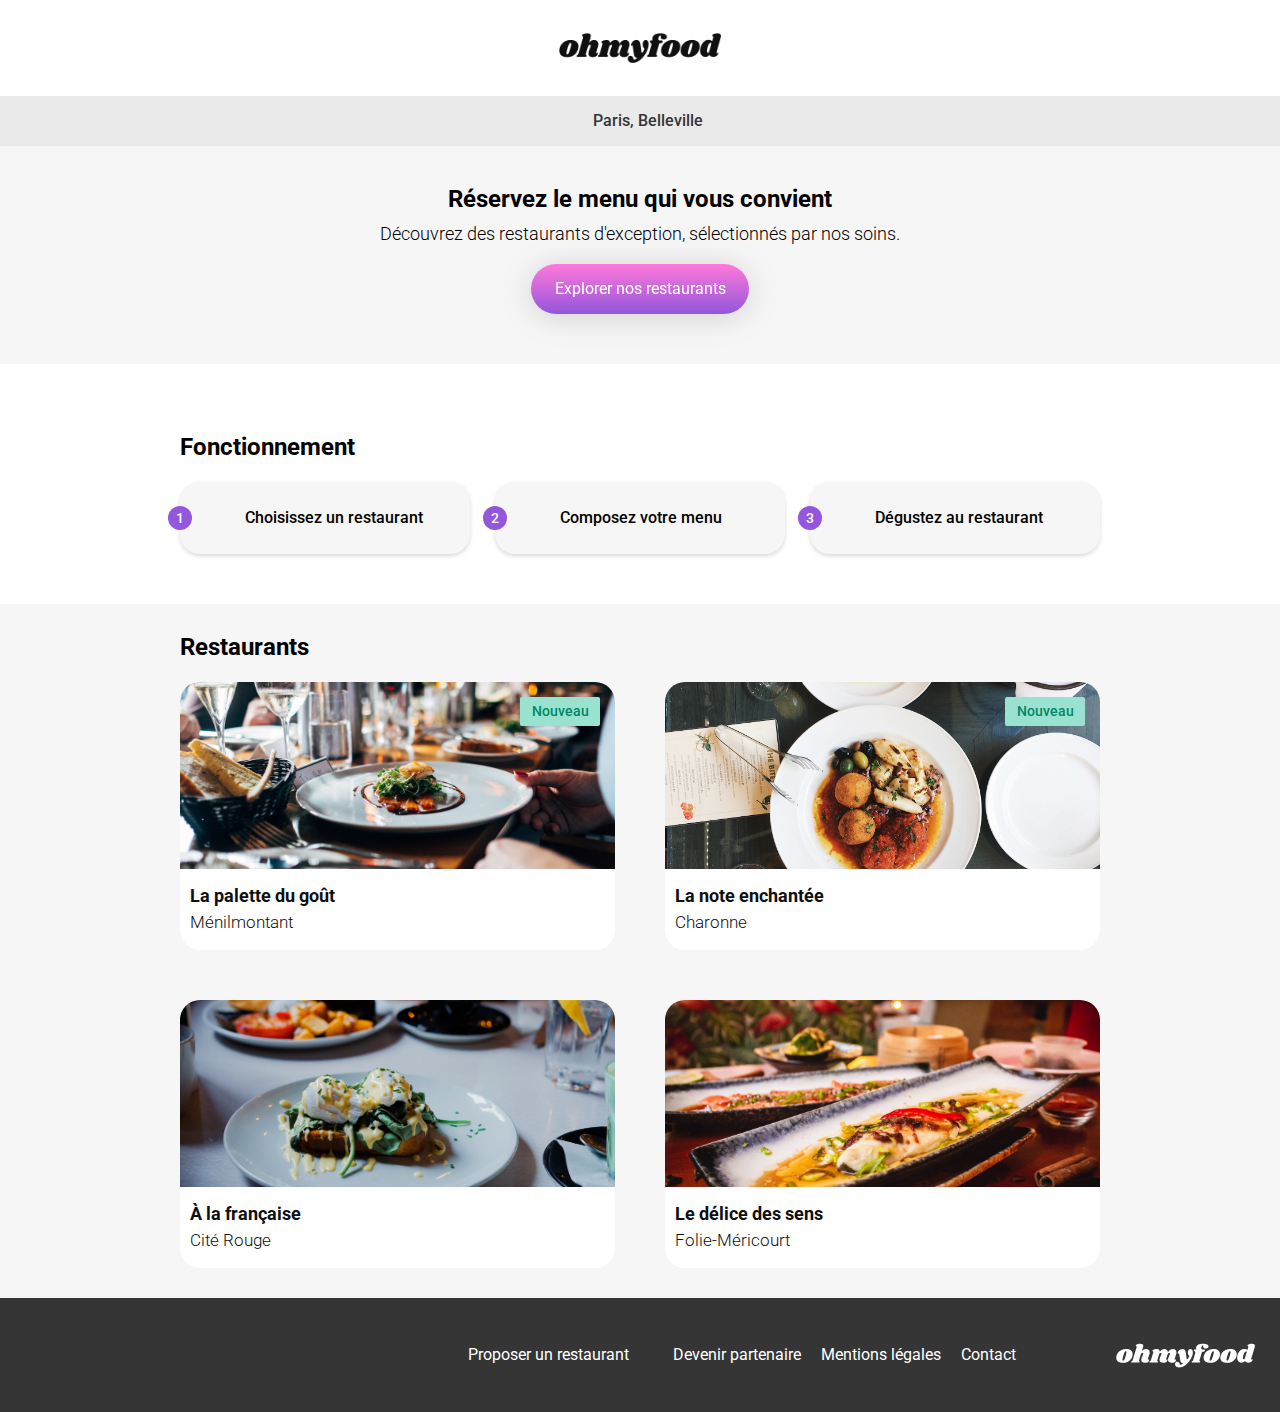
==== commit bfb3b442: "modifié l'index en supprimant row1+2 pour la mise en page des media queries" ====
--- a/index.html
+++ b/index.html
@@ -18,15 +18,15 @@
 
 
 <body>
-    
-
-
-    <div class="main-container">
-        <!-- <div class="loader">
+    <div class="loader-container">
+        <div class="loader">
             <div class="circle"></div>
             <div class="circle"></div>
             <div class="circle"></div>
-        </div> -->
+        </div>
+    </div>
+    
+    <div class="main-container">
         <header class="header__container">
             <div class="header__logo">
                 <img class="header__logo--img" src="Assets/images/logo/ohmyfood.png" alt="Logo du site OhMyFood">
@@ -100,7 +100,7 @@
                     Restaurants
                 </h2>
                 <div class="restaurants__container">
-                    <div class="row1">
+                    
                         <a href="restaurants/menu-1.html" class="restaurants__link">
                             <article class="restaurants__link--article">
                                 <div class="article-new">
@@ -140,9 +140,9 @@
                             </article>
                         </a>
 
-                    </div>
-
-                    <div class="row2">
+                    
+
+                    
                         <a href="restaurants/menu-3.html" class="restaurants__link">
                             <article class="restaurants__link--article">
                                 <div class="article-new hide">
@@ -180,7 +180,7 @@
                                 </div>
                             </article>
                         </a>
-                    </div>
+                    
                 </div>
 
             </section>
--- a/Assets/CSS/style.css
+++ b/Assets/CSS/style.css
@@ -417,6 +417,7 @@
 /* Larger devices (desktops and laptops, less than 1024px) */
 @media (min-width: 1200px) {
   .fonctionnement__choice {
+    display: flex;
     flex-direction: row;
   }
   .fonctionnement {
@@ -528,20 +529,13 @@
 /****** Media queries ***********/
 /* Medium devices (tablets, less/equal than 1024px) */
 @media (min-width: 767.98px) {
-  .row1 {
-    display: flex;
-    flex-direction: row;
-    gap: 50px;
-  }
-  .row2 {
-    display: flex;
-    gap: 50px;
-  }
   .restaurants__link {
-    flex: 1;
+    width: calc((100% - 50px) / 2);
   }
   .restaurants__container {
     gap: 50px;
+    flex-direction: row;
+    flex-wrap: wrap;
   }
   .restaurants {
     padding: 40px;
@@ -549,12 +543,6 @@
 }
 /* Larger devices (desktops and laptops, less than 1024px) */
 @media (min-width: 1024px) {
-  .row1 {
-    gap: 100px;
-  }
-  .row2 {
-    gap: 100px;
-  }
   .restaurants {
     padding: 30px 180px 30px 180px;
   }
@@ -873,55 +861,58 @@
     position: static;
   }
 }
-.main-container {
-  height: 100vh;
-  margin: 0;
-  background-color: #f0f0f0;
-  opacity: 0.9;
-  animation: gone 2s 3s;
+/*.main-container {
+
+    height: 100vh;
+    margin: 0;
+    background-color: #f0f0f0;
+    opacity: 0.9;
+    animation: gone 2s 3s;
 }
 
 .loader {
-  position: fixed;
-  top: 50%;
-  right: 50%;
-  z-index: 1;
-  display: flex;
-  justify-content: space-between;
-  width: 90px;
+    position: fixed;
+    top: 50%;
+    right: 50%;
+    z-index: 1;
+    display: flex;
+    justify-content: space-between;
+    width: 90px;
+
 }
 
 .circle {
-  width: 20px;
-  height: 20px;
-  border-radius: 50%;
-  background-color: #9356DC;
-  animation: bounce 1.4s infinite ease-in-out both;
+    width: 20px;
+    height: 20px;
+    border-radius: 50%;
+    background-color: #9356DC;
+    animation: bounce 1.4s infinite ease-in-out both;
 }
 
 .circle:nth-child(2) {
-  background-color: #FF79DA;
-  animation-delay: -0.32s;
+    background-color: #FF79DA;
+    animation-delay: -0.32s;
 }
 
 .circle:nth-child(3) {
-  background-color: #99E2D0;
-  animation-delay: -0.16s;
+    background-color: #99E2D0;
+    animation-delay: -0.16s;
 }
 
 @keyframes bounce {
-  0%, 80%, 100% {
-    transform: scale(0);
-  }
-  40% {
-    transform: scale(1);
-  }
-}
+    0%, 80%, 100% {
+        transform: scale(0);
+    }
+    40% {
+        transform: scale(1);
+    }
+}
+
 @keyframes gone {
-  50% {
-    opacity: 1;
-  }
-  0% {
-    opacity: 0;
-  }
-}/*# sourceMappingURL=style.css.map */+    50%{
+        opacity: 1;
+    }
+    0% {
+        opacity: 0;
+    }
+}*//*# sourceMappingURL=style.css.map */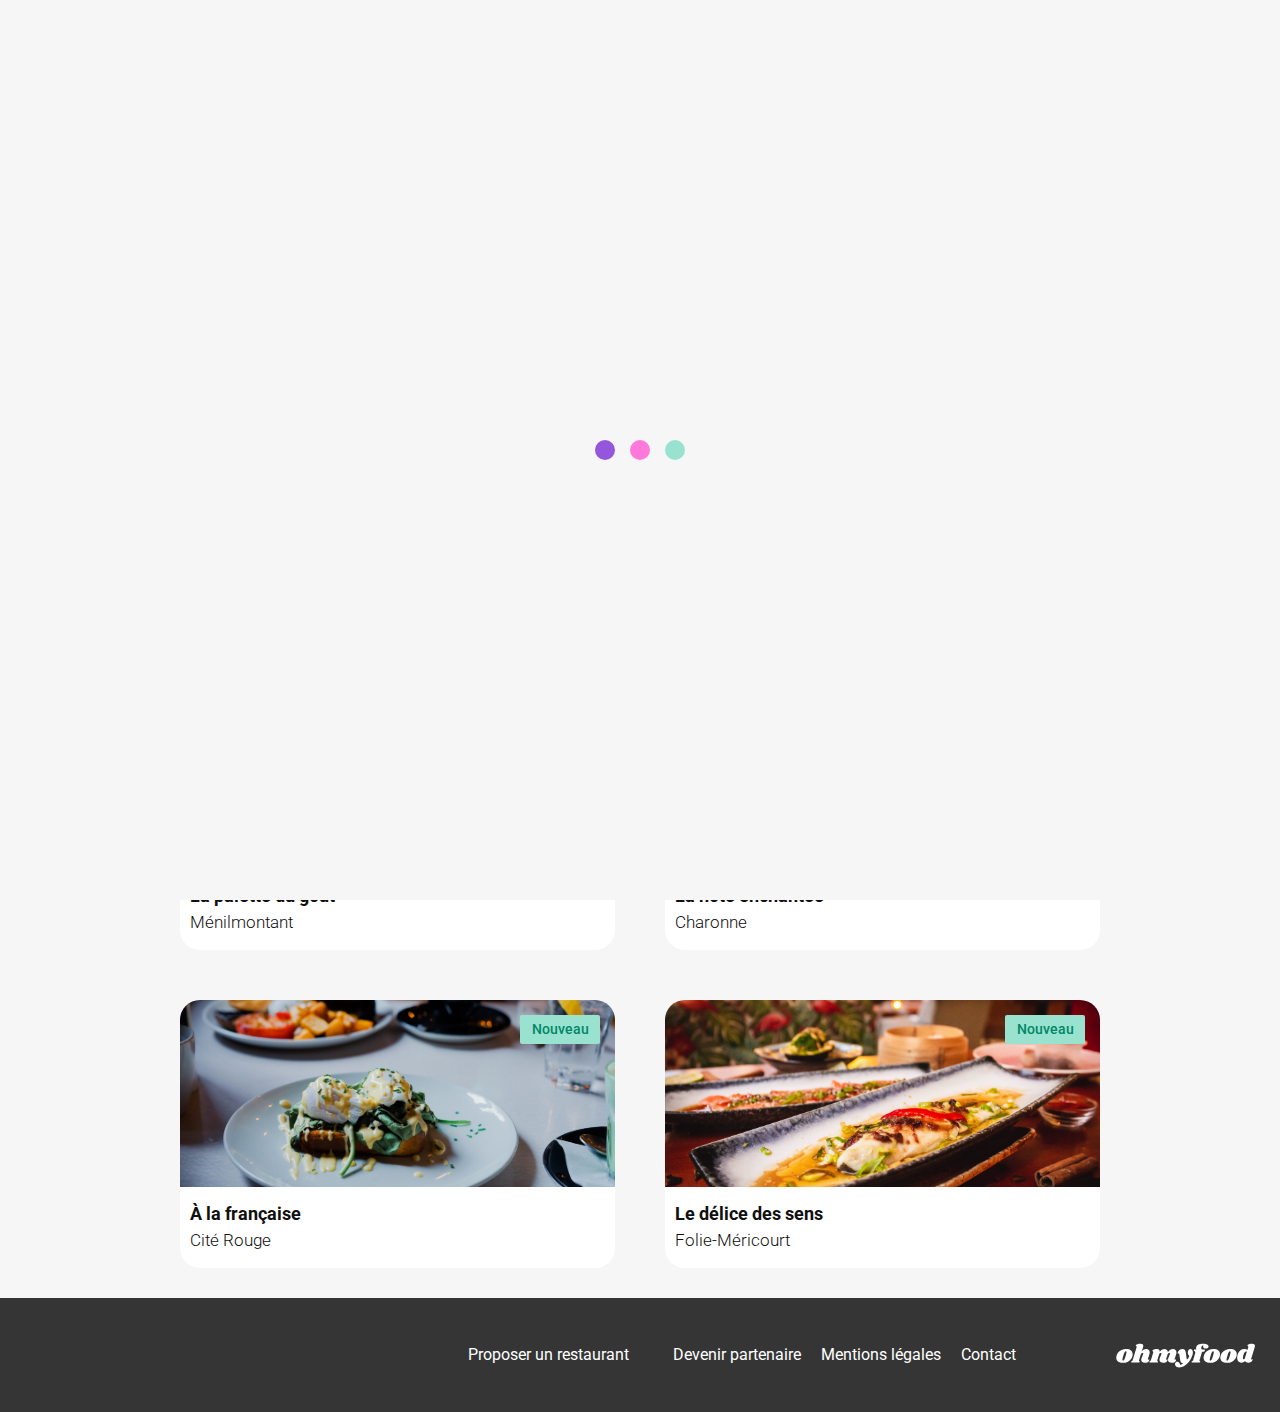
==== commit cc74d153: "corrigé la partie restaurants en sortant la checkbox du coeur de la balise a" ====
--- a/index.html
+++ b/index.html
@@ -100,37 +100,19 @@
                     Restaurants
                 </h2>
                 <div class="restaurants__container">
-                    
-                        <a href="restaurants/menu-1.html" class="restaurants__link">
+
+                        <div class="restaurants__link">
                             <article class="restaurants__link--article">
-                                <div class="article-new">
-                                    <p>Nouveau</p>
-                                </div>
-                                <img class="article-img" src="Assets/images/restaurants/jay-wennington-N_Y88TWmGwA-unsplash.jpg" alt="image d'un plat">
+                                <a href="restaurants/menu-1.html" class="article-link">
+                                    <div class="article-new">
+                                        <p>Nouveau</p>
+                                    </div>
+                                    <img class="article-img" src="Assets/images/restaurants/jay-wennington-N_Y88TWmGwA-unsplash.jpg" alt="image d'un plat">
+                                </a>
                                 <div class="article__container">
                                     <div class="article-content">
                                         <h3 class="article--title">La palette du goût</h3>
                                         <p class="article--txt">Ménilmontant</p>
-                                    </div>
-                                    <label class="article-icon">
-                                        <input type="checkbox">
-                                        <i class="fa-regular fa-heart"></i>
-                                    </label>
-                                    
-                                </div>
-                            </article>
-                        </a>
-
-                        <a href="restaurants/menu-2.html" class="restaurants__link">
-                            <article class="restaurants__link--article">
-                                <div class="article-new">
-                                    <p>Nouveau</p>
-                                </div>
-                                <img class="article-img" src="Assets/images/restaurants/stil-u2Lp8tXIcjw-unsplash.jpg" alt="image d'un plat">
-                                <div class="article__container">
-                                    <div class="article-content">
-                                        <h3 class="article--title">La note enchantée</h3>
-                                        <p class="article--txt">Charonne</p>
                                     </div>
                                     <label class="article-icon">
                                         <input type="checkbox">
@@ -138,17 +120,38 @@
                                     </label>
                                 </div>
                             </article>
-                        </a>
-
-                    
-
-                    
-                        <a href="restaurants/menu-3.html" class="restaurants__link">
+                        </div>
+                    
+
+                        <div class="restaurants__link">
+                                <article class="restaurants__link--article">
+                                    <a href="restaurants/menu-2.html" class="article-link">
+                                        <div class="article-new">
+                                            <p>Nouveau</p>
+                                        </div>
+                                        <img class="article-img" src="Assets/images/restaurants/stil-u2Lp8tXIcjw-unsplash.jpg" alt="image d'un plat">
+                                    </a>
+                                    <div class="article__container">
+                                        <div class="article-content">
+                                            <h3 class="article--title">La note enchantée</h3>
+                                            <p class="article--txt">Charonne</p>
+                                        </div>
+                                        <label class="article-icon">
+                                            <input type="checkbox">
+                                            <i class="fa-regular fa-heart"></i>
+                                        </label>
+                                    </div>
+                                </article>
+                        </div>
+                    
+                        <div class="restaurants__link">
                             <article class="restaurants__link--article">
-                                <div class="article-new hide">
-                                    <p>Nouveau</p>
-                                </div>
-                                <img class="article-img" src="Assets/images/restaurants/toa-heftiba-DQKerTsQwi0-unsplash.jpg" alt="image d'un plat">
+                                <a href="restaurants/menu-3.html" class="article-link">
+                                    <div class="article-new">
+                                        <p>Nouveau</p>
+                                    </div>
+                                    <img class="article-img" src="Assets/images/restaurants/toa-heftiba-DQKerTsQwi0-unsplash.jpg" alt="image d'un plat">
+                                </a>
                                 <div class="article__container">
                                     <div class="article-content">
                                         <h3 class="article--title">À la française</h3>
@@ -160,14 +163,16 @@
                                     </label>
                                 </div>
                             </article>
-                        </a>
-
-                        <a href="restaurants/menu-4.html" class="restaurants__link">
+                        </div>
+
+                        <div class="restaurants__link">
                             <article class="restaurants__link--article">
-                                <div class="article-new hide">
-                                    <p>Nouveau</p>
-                                </div>
-                                <img class="article-img" src="Assets/images/restaurants/louis-hansel-shotsoflouis-qNBGVyOCY8Q-unsplash.jpg" alt="image d'un plat">
+                                <a href="restaurants/menu-4.html" class="article-link">
+                                    <div class="article-new">
+                                        <p>Nouveau</p>
+                                    </div>
+                                    <img class="article-img" src="Assets/images/restaurants/louis-hansel-shotsoflouis-qNBGVyOCY8Q-unsplash.jpg" alt="image d'un plat">
+                                </a>
                                 <div class="article__container">
                                     <div class="article-content">
                                         <h3 class="article--title">Le délice des sens</h3>
@@ -179,7 +184,7 @@
                                     </label>
                                 </div>
                             </article>
-                        </a>
+                        </div>
                     
                 </div>
 
--- a/Assets/CSS/style.css
+++ b/Assets/CSS/style.css
@@ -471,6 +471,7 @@
   width: 100%;
   height: 187px;
   border-radius: 20px 20px 0px 0px;
+  vertical-align: bottom;
 }
 
 .article__container {
@@ -531,6 +532,9 @@
 @media (min-width: 767.98px) {
   .restaurants__link {
     width: calc((100% - 50px) / 2);
+  }
+  .article-link {
+    width: 100%;
   }
   .restaurants__container {
     gap: 50px;
@@ -727,7 +731,6 @@
   flex-direction: column;
   gap: 12px;
   width: 100%;
-  animation: slide 2s ease-in-out;
 }
 .menu__cards .headline__title {
   font-size: 16px;
@@ -755,6 +758,7 @@
   overflow: hidden;
   box-shadow: 0px 4.01px 15.04px 0px rgba(0, 0, 0, 0.1019607843);
   font-family: "Roboto", sans-serif;
+  background-color: #FFFFFF;
 }
 
 .card__txt {
@@ -822,22 +826,22 @@
 }
 
 /*animation des delays */
-.menu__cards:nth-child(1) {
-  animation-delay: 0.5s;
-}
-
-.menu__cards:nth-child(2) {
-  animation-delay: 1.5s;
-}
-
-.menu__cards:nth-child(3) {
-  animation-delay: 3s;
+.appear1 {
+  animation: slide 1.5s 0s;
+}
+
+.appear2 {
+  animation: slide 1.5s 0.2s;
+}
+
+.appear3 {
+  animation: slide 1.5s 0.4s;
 }
 
 /* Animation definition */
 @keyframes slide {
   0% {
-    transform: translateX(-100%);
+    transform: translateX(-300%);
     opacity: 0;
   }
   100% {
@@ -861,58 +865,61 @@
     position: static;
   }
 }
-/*.main-container {
-
-    height: 100vh;
-    margin: 0;
-    background-color: #f0f0f0;
-    opacity: 0.9;
-    animation: gone 2s 3s;
+.loader-container {
+  position: fixed;
+  display: flex;
+  justify-content: center;
+  align-items: center;
+  width: 100%;
+  height: 100vh;
+  margin: 0;
+  background-color: #F6F6F6;
+  z-index: 3;
+  animation: gone 4s linear forwards;
 }
 
 .loader {
-    position: fixed;
-    top: 50%;
-    right: 50%;
-    z-index: 1;
-    display: flex;
-    justify-content: space-between;
-    width: 90px;
-
+  display: flex;
+  justify-content: space-between;
+  width: 90px;
+  position: relative;
 }
 
 .circle {
-    width: 20px;
-    height: 20px;
-    border-radius: 50%;
-    background-color: #9356DC;
-    animation: bounce 1.4s infinite ease-in-out both;
+  width: 20px;
+  height: 20px;
+  border-radius: 50%;
+  background-color: #9356DC;
+  animation: bounce 1.2s infinite ease-in-out both;
 }
 
 .circle:nth-child(2) {
-    background-color: #FF79DA;
-    animation-delay: -0.32s;
+  background-color: #FF79DA;
+  animation-delay: -0.32s;
 }
 
 .circle:nth-child(3) {
-    background-color: #99E2D0;
-    animation-delay: -0.16s;
+  background-color: #99E2D0;
+  animation-delay: -0.16s;
 }
 
 @keyframes bounce {
-    0%, 80%, 100% {
-        transform: scale(0);
-    }
-    40% {
-        transform: scale(1);
-    }
-}
-
+  0%, 80%, 100% {
+    transform: scale(0);
+  }
+  40% {
+    transform: scale(1);
+  }
+}
 @keyframes gone {
-    50%{
-        opacity: 1;
-    }
-    0% {
-        opacity: 0;
-    }
-}*//*# sourceMappingURL=style.css.map */+  0% {
+    opacity: 1;
+  }
+  80% {
+    opacity: 0.7;
+  }
+  100% {
+    opacity: 0;
+    z-index: -1;
+  }
+}/*# sourceMappingURL=style.css.map */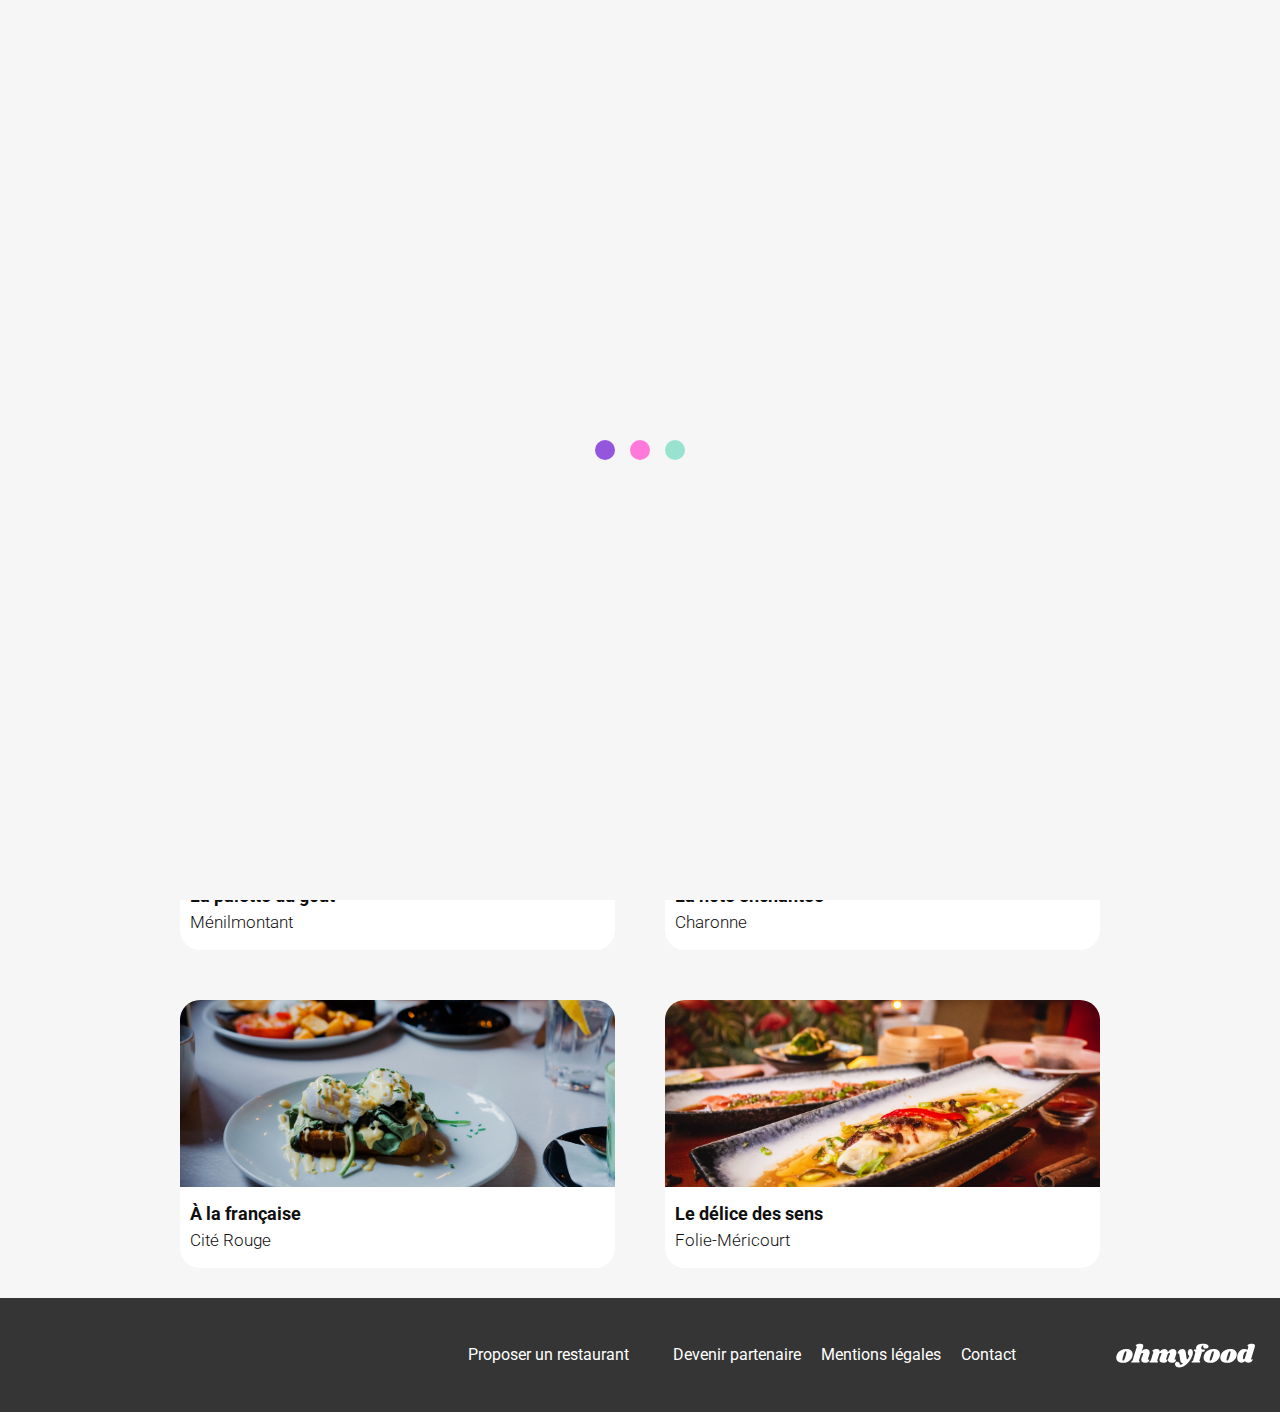
==== commit 3614ff16: "corrigé cartes restaurants en cachant l'étiquette 'nouveau' sur la 3e et 4e cartes" ====
--- a/index.html
+++ b/index.html
@@ -147,7 +147,7 @@
                         <div class="restaurants__link">
                             <article class="restaurants__link--article">
                                 <a href="restaurants/menu-3.html" class="article-link">
-                                    <div class="article-new">
+                                    <div class="article-new hide">
                                         <p>Nouveau</p>
                                     </div>
                                     <img class="article-img" src="Assets/images/restaurants/toa-heftiba-DQKerTsQwi0-unsplash.jpg" alt="image d'un plat">
@@ -168,7 +168,7 @@
                         <div class="restaurants__link">
                             <article class="restaurants__link--article">
                                 <a href="restaurants/menu-4.html" class="article-link">
-                                    <div class="article-new">
+                                    <div class="article-new hide">
                                         <p>Nouveau</p>
                                     </div>
                                     <img class="article-img" src="Assets/images/restaurants/louis-hansel-shotsoflouis-qNBGVyOCY8Q-unsplash.jpg" alt="image d'un plat">
